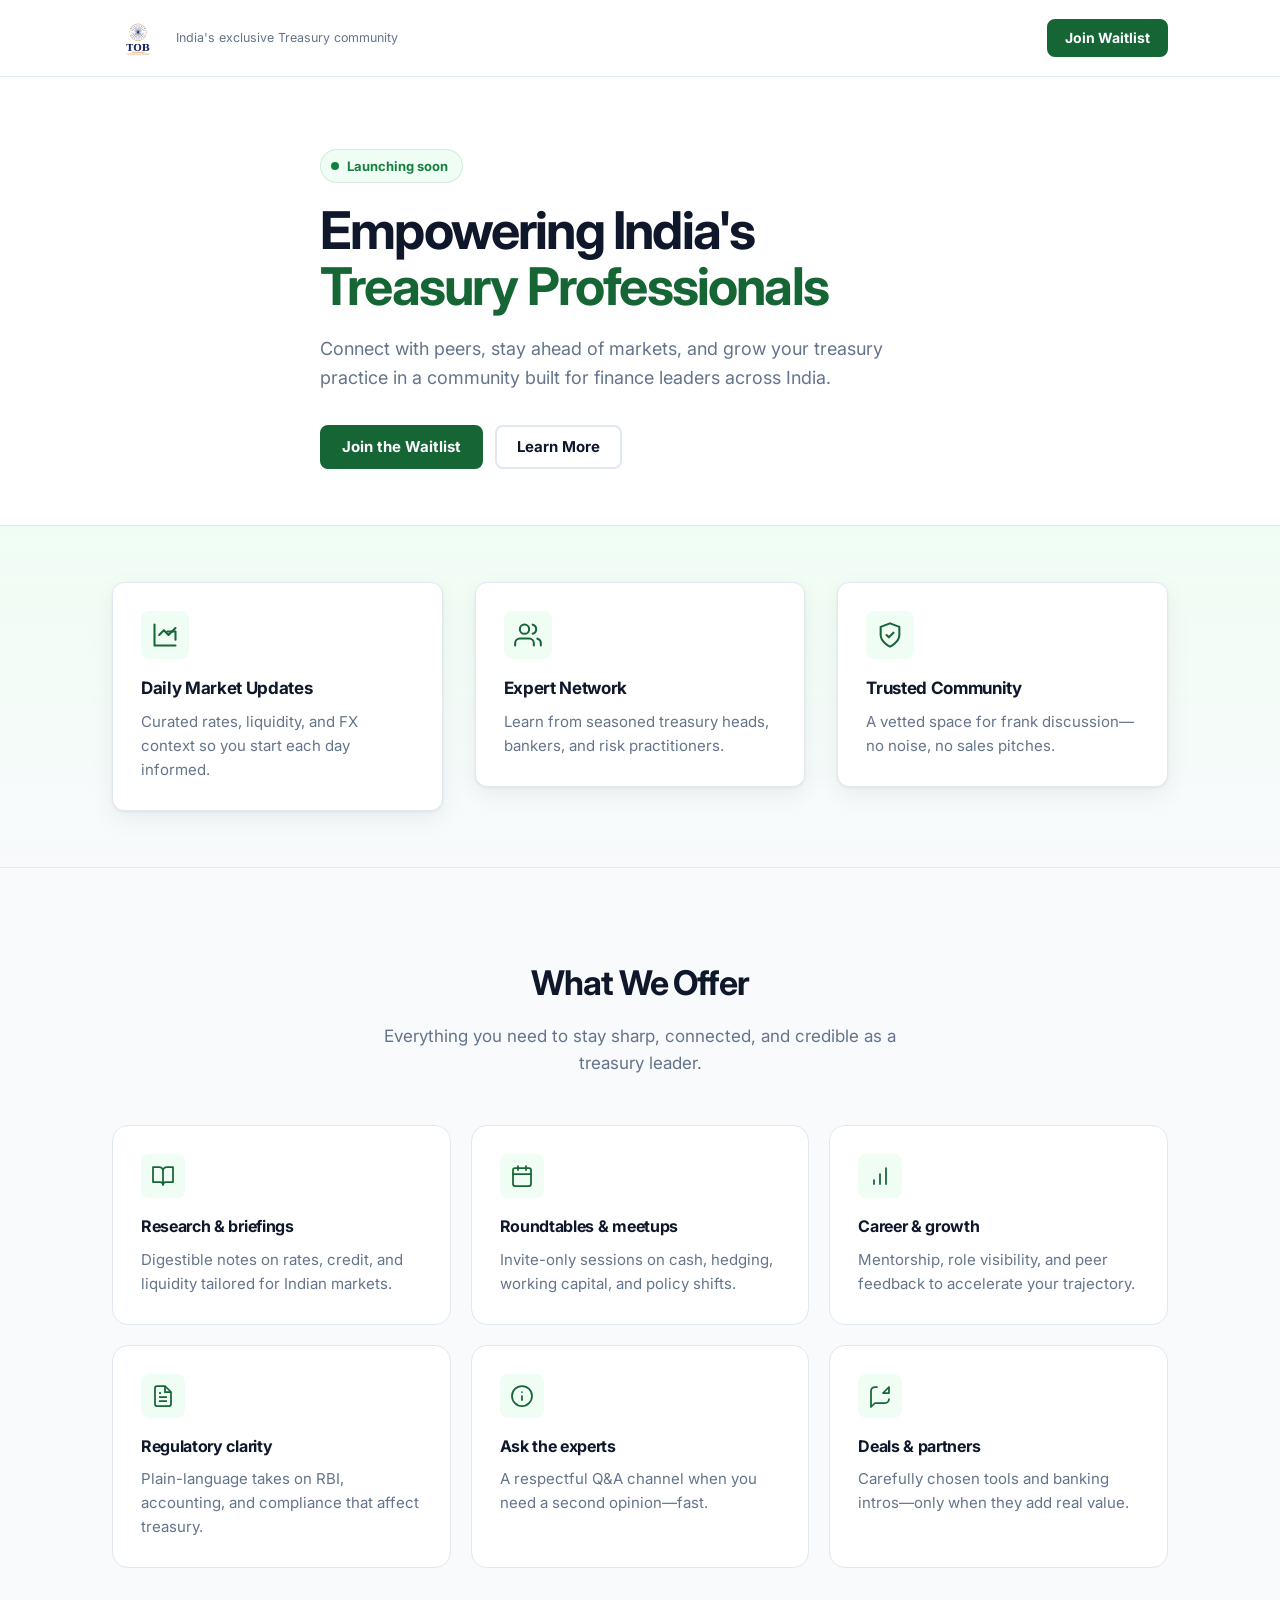
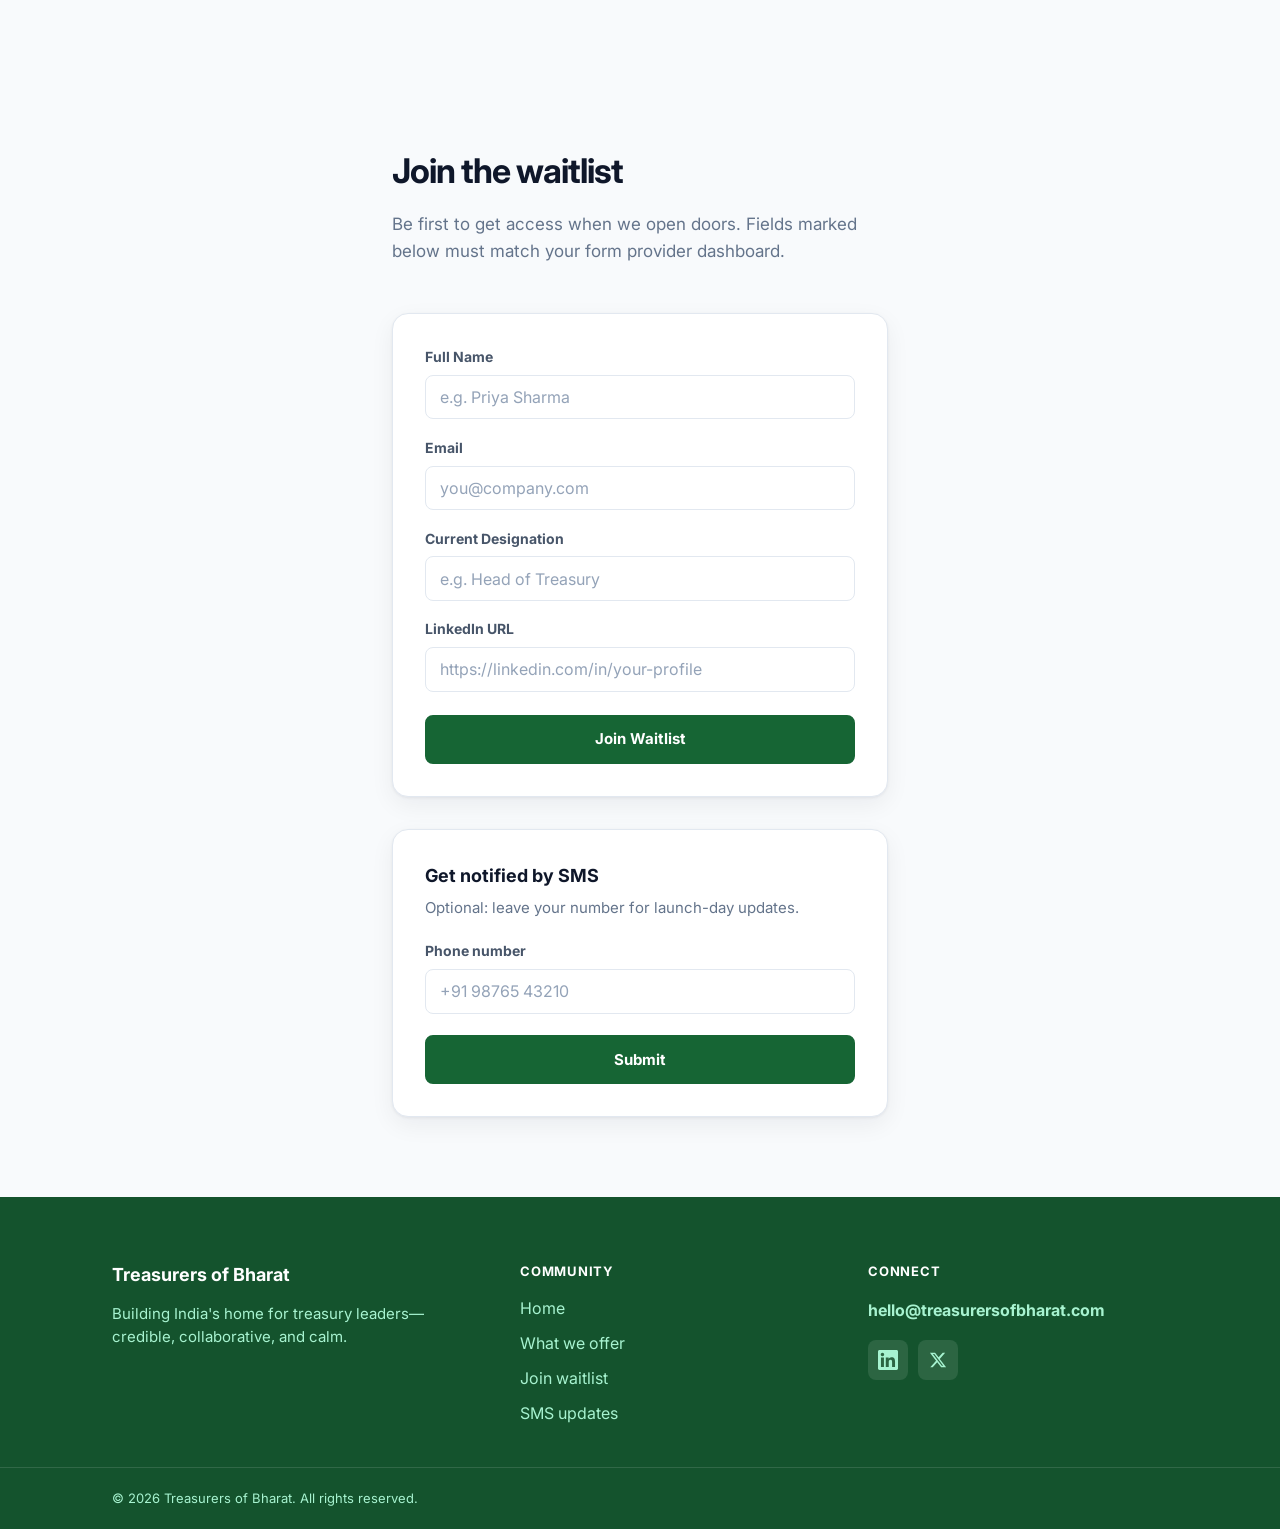
==== index.html @ 09327138 "Use TOB brand logo in header and add assets/logo.png. Made-with: Cursor" ====
<!DOCTYPE html>
<html lang="en">
<head>
  <meta charset="UTF-8" />
  <meta name="viewport" content="width=device-width, initial-scale=1.0" />
  <meta name="description" content="Treasurers of Bharat — India's exclusive Treasury community. Join the waitlist." />
  <title>Treasurers of Bharat</title>
  <link rel="preconnect" href="https://fonts.googleapis.com" />
  <link rel="preconnect" href="https://fonts.gstatic.com" crossorigin />
  <link href="https://fonts.googleapis.com/css2?family=Inter:wght@400;700&display=swap" rel="stylesheet" />
  <link rel="stylesheet" href="styles.css" />
</head>
<body>
  <a class="skip-link" href="#main">Skip to main content</a>

  <header class="site-header">
    <div class="container site-header__inner">
      <a class="brand" href="#top" aria-label="Treasurers of Bharat home">
        <img
          class="brand__logo"
          src="assets/logo.png"
          width="56"
          height="112"
          alt=""
          decoding="async"
        />
        <span class="brand__text">
          <span class="brand__tagline">India's exclusive Treasury community</span>
        </span>
      </a>
      <a class="btn btn--header" href="#waitlist">Join Waitlist</a>
    </div>
  </header>

  <main id="main">
    <section id="top" class="hero" aria-labelledby="hero-heading">
      <div class="container hero__inner">
        <p class="hero__badge"><span class="hero__badge-dot" aria-hidden="true"></span> Launching soon</p>
        <h1 id="hero-heading" class="hero__title">
          <span class="hero__title-line hero__title-line--navy">Empowering India's</span>
          <span class="hero__title-line hero__title-line--green">Treasury Professionals</span>
        </h1>
        <p class="hero__lead">
          Connect with peers, stay ahead of markets, and grow your treasury practice in a community built for finance leaders across India.
        </p>
        <div class="hero__actions">
          <a class="btn btn--primary" href="#waitlist">Join the Waitlist</a>
          <a class="btn btn--secondary" href="#offer">Learn More</a>
        </div>
      </div>
    </section>

    <section class="highlights" aria-labelledby="highlights-heading">
      <h2 id="highlights-heading" class="visually-hidden">What makes us different</h2>
      <div class="container highlights__grid">
        <article class="highlight-card">
          <div class="highlight-card__icon" aria-hidden="true">
            <svg width="28" height="28" viewBox="0 0 24 24" fill="none" stroke="currentColor" stroke-width="1.75" stroke-linecap="round" stroke-linejoin="round">
              <path d="M3 3v18h18" />
              <path d="M7 12l4-4 4 4 6-6" />
              <path d="M21 16V9h-7" />
            </svg>
          </div>
          <h3 class="highlight-card__title">Daily Market Updates</h3>
          <p class="highlight-card__text">Curated rates, liquidity, and FX context so you start each day informed.</p>
        </article>
        <article class="highlight-card">
          <div class="highlight-card__icon" aria-hidden="true">
            <svg width="28" height="28" viewBox="0 0 24 24" fill="none" stroke="currentColor" stroke-width="1.75" stroke-linecap="round" stroke-linejoin="round">
              <path d="M17 21v-2a4 4 0 0 0-4-4H5a4 4 0 0 0-4 4v2" />
              <circle cx="9" cy="7" r="4" />
              <path d="M23 21v-2a4 4 0 0 0-3-3.87M16 3.13a4 4 0 0 1 0 7.75" />
            </svg>
          </div>
          <h3 class="highlight-card__title">Expert Network</h3>
          <p class="highlight-card__text">Learn from seasoned treasury heads, bankers, and risk practitioners.</p>
        </article>
        <article class="highlight-card">
          <div class="highlight-card__icon" aria-hidden="true">
            <svg width="28" height="28" viewBox="0 0 24 24" fill="none" stroke="currentColor" stroke-width="1.75" stroke-linecap="round" stroke-linejoin="round">
              <path d="M12 22s8-4 8-10V5l-8-3-8 3v7c0 6 8 10 8 10z" />
              <path d="M9 12l2 2 4-4" />
            </svg>
          </div>
          <h3 class="highlight-card__title">Trusted Community</h3>
          <p class="highlight-card__text">A vetted space for frank discussion—no noise, no sales pitches.</p>
        </article>
      </div>
    </section>

    <section id="offer" class="offer section--alt" aria-labelledby="offer-heading">
      <div class="container">
        <header class="section-header">
          <h2 id="offer-heading" class="section-title">What We Offer</h2>
          <p class="section-subtitle">Everything you need to stay sharp, connected, and credible as a treasury leader.</p>
        </header>
        <div class="offer__grid">
          <article class="offer-card">
            <div class="offer-card__icon" aria-hidden="true">
              <svg width="24" height="24" viewBox="0 0 24 24" fill="none" stroke="currentColor" stroke-width="1.75"><path d="M2 3h6a4 4 0 0 1 4 4v14a3 3 0 0 0-3-3H2zM22 3h-6a4 4 0 0 0-4 4v14a3 3 0 0 1 3-3h7z" stroke-linecap="round" stroke-linejoin="round"/></svg>
            </div>
            <h3 class="offer-card__title">Research &amp; briefings</h3>
            <p class="offer-card__text">Digestible notes on rates, credit, and liquidity tailored for Indian markets.</p>
          </article>
          <article class="offer-card">
            <div class="offer-card__icon" aria-hidden="true">
              <svg width="24" height="24" viewBox="0 0 24 24" fill="none" stroke="currentColor" stroke-width="1.75"><rect x="3" y="4" width="18" height="18" rx="2"/><path d="M16 2v4M8 2v4M3 10h18" stroke-linecap="round"/></svg>
            </div>
            <h3 class="offer-card__title">Roundtables &amp; meetups</h3>
            <p class="offer-card__text">Invite-only sessions on cash, hedging, working capital, and policy shifts.</p>
          </article>
          <article class="offer-card">
            <div class="offer-card__icon" aria-hidden="true">
              <svg width="24" height="24" viewBox="0 0 24 24" fill="none" stroke="currentColor" stroke-width="1.75"><path d="M12 20V10M18 20V4M6 20v-4" stroke-linecap="round"/></svg>
            </div>
            <h3 class="offer-card__title">Career & growth</h3>
            <p class="offer-card__text">Mentorship, role visibility, and peer feedback to accelerate your trajectory.</p>
          </article>
          <article class="offer-card">
            <div class="offer-card__icon" aria-hidden="true">
              <svg width="24" height="24" viewBox="0 0 24 24" fill="none" stroke="currentColor" stroke-width="1.75"><path d="M14 2H6a2 2 0 0 0-2 2v16a2 2 0 0 0 2 2h12a2 2 0 0 0 2-2V8z"/><path d="M14 2v6h6M16 13H8M16 17H8M10 9H8"/></svg>
            </div>
            <h3 class="offer-card__title">Regulatory clarity</h3>
            <p class="offer-card__text">Plain-language takes on RBI, accounting, and compliance that affect treasury.</p>
          </article>
          <article class="offer-card">
            <div class="offer-card__icon" aria-hidden="true">
              <svg width="24" height="24" viewBox="0 0 24 24" fill="none" stroke="currentColor" stroke-width="1.75"><circle cx="12" cy="12" r="10"/><path d="M12 16v-4M12 8h.01" stroke-linecap="round"/></svg>
            </div>
            <h3 class="offer-card__title">Ask the experts</h3>
            <p class="offer-card__text">A respectful Q&amp;A channel when you need a second opinion—fast.</p>
          </article>
          <article class="offer-card">
            <div class="offer-card__icon" aria-hidden="true">
              <svg width="24" height="24" viewBox="0 0 24 24" fill="none" stroke="currentColor" stroke-width="1.75"><path d="M21 15a4 4 0 0 1-4 4H7l-4 4V7a4 4 0 0 1 4-4h2M21 3l-6 6M21 3v6h-6" stroke-linecap="round" stroke-linejoin="round"/></svg>
            </div>
            <h3 class="offer-card__title">Deals & partners</h3>
            <p class="offer-card__text">Carefully chosen tools and banking intros—only when they add real value.</p>
          </article>
        </div>
      </div>
    </section>

    <section id="waitlist" class="waitlist section--alt" aria-labelledby="waitlist-heading">
      <div class="container container--narrow">
        <header class="section-header section-header--left">
          <h2 id="waitlist-heading" class="section-title">Join the waitlist</h2>
          <p class="section-subtitle">Be first to get access when we open doors. Fields marked below must match your form provider dashboard.</p>
        </header>
        <div class="form-card">
          <!-- Replace YOUR_FORM_ENDPOINT with your Formspree/Tally POST URL; map fields: full_name, email, designation, linkedin_url, form_type -->
          <form
            class="form"
            method="post"
            action="YOUR_FORM_ENDPOINT"
          >
            <div class="form__field">
              <label for="full_name">Full Name</label>
              <input id="full_name" name="full_name" type="text" autocomplete="name" placeholder="e.g. Priya Sharma" required />
            </div>
            <div class="form__field">
              <label for="email">Email</label>
              <input id="email" name="email" type="email" autocomplete="email" placeholder="you@company.com" required />
            </div>
            <div class="form__field">
              <label for="designation">Current Designation</label>
              <input id="designation" name="designation" type="text" autocomplete="organization-title" placeholder="e.g. Head of Treasury" required />
            </div>
            <div class="form__field">
              <label for="linkedin_url">LinkedIn URL</label>
              <input id="linkedin_url" name="linkedin_url" type="url" inputmode="url" autocomplete="url" placeholder="https://linkedin.com/in/your-profile" required />
            </div>
            <input type="hidden" name="form_type" value="waitlist" />
            <button type="submit" class="btn btn--primary btn--block">Join Waitlist</button>
          </form>
        </div>

        <div class="form-card form-card--phone" id="phone-cta">
          <h3 class="form-card__title">Get notified by SMS</h3>
          <p class="form-card__hint">Optional: leave your number for launch-day updates.</p>
          <!-- Same YOUR_FORM_ENDPOINT; map: phone, form_type -->
          <form
            class="form form--phone"
            method="post"
            action="YOUR_FORM_ENDPOINT"
          >
            <input type="hidden" name="form_type" value="phone" />
            <div class="form__field">
              <label for="phone">Phone number</label>
              <input id="phone" name="phone" type="tel" autocomplete="tel" placeholder="+91 98765 43210" inputmode="tel" />
            </div>
            <button type="submit" class="btn btn--primary btn--block">Submit</button>
          </form>
        </div>
      </div>
    </section>
  </main>

  <footer class="site-footer">
    <div class="container site-footer__grid">
      <div class="site-footer__brand">
        <p class="site-footer__logo">Treasurers of Bharat</p>
        <p class="site-footer__blurb">Building India's home for treasury leaders—credible, collaborative, and calm.</p>
      </div>
      <nav class="site-footer__nav" aria-label="Community">
        <p class="site-footer__heading">Community</p>
        <ul class="site-footer__links">
          <li><a href="#top">Home</a></li>
          <li><a href="#offer">What we offer</a></li>
          <li><a href="#waitlist">Join waitlist</a></li>
          <li><a href="#phone-cta">SMS updates</a></li>
        </ul>
      </nav>
      <div class="site-footer__connect">
        <p class="site-footer__heading">Connect</p>
        <p><a class="site-footer__email" href="mailto:hello@treasurersofbharat.com">hello@treasurersofbharat.com</a></p>
        <ul class="site-footer__social" aria-label="Social links">
          <li>
            <a href="#" class="social-link" aria-label="LinkedIn (URL placeholder)">
              <svg width="20" height="20" viewBox="0 0 24 24" fill="currentColor" aria-hidden="true"><path d="M20.447 20.452h-3.554v-5.569c0-1.328-.027-3.037-1.852-3.037-1.853 0-2.136 1.445-2.136 2.939v5.667H9.351V9h3.414v1.561h.046c.477-.9 1.637-1.85 3.37-1.85 3.601 0 4.267 2.37 4.267 5.455v6.286zM5.337 7.433c-1.144 0-2.063-.926-2.063-2.065 0-1.138.92-2.063 2.063-2.063 1.14 0 2.064.925 2.064 2.063 0 1.139-.925 2.065-2.064 2.065zm1.782 13.019H3.555V9h3.564v11.452zM22.225 0H1.771C.792 0 0 .774 0 1.729v20.542C0 23.227.792 24 1.771 24h20.451C23.2 24 24 23.227 24 22.271V1.729C24 .774 23.2 0 22.222 0h.003z"/></svg>
            </a>
          </li>
          <li>
            <a href="#" class="social-link" aria-label="X (URL placeholder)">
              <svg width="18" height="18" viewBox="0 0 24 24" fill="currentColor" aria-hidden="true"><path d="M18.244 2.25h3.308l-7.227 8.26 8.502 11.24H16.17l-5.214-6.817L4.99 21.75H1.68l7.73-8.835L1.254 2.25H8.08l4.713 6.231zm-1.161 17.52h1.833L7.084 4.126H5.117z"/></svg>
            </a>
          </li>
        </ul>
      </div>
    </div>
    <p class="site-footer__legal"><span class="container">© <span id="year"></span> Treasurers of Bharat. All rights reserved.</span></p>
  </footer>

  <script>
    document.getElementById("year").textContent = new Date().getFullYear();
  </script>
</body>
</html>
---- styles.css ----
/* Treasurers of Bharat — landing page */

:root {
  --color-bg: #ffffff;
  --color-bg-alt: #f8fafc;
  --color-bg-wash: linear-gradient(180deg, #f0fdf4 0%, rgba(240, 253, 244, 0) 100%);
  --color-primary: #166534;
  --color-primary-hover: #14532d;
  --color-primary-muted: #f0fdf4;
  --color-navy: #0f172a;
  --color-accent-green: #15803d;
  --color-body: #64748b;
  --color-body-strong: #475569;
  --color-border: #e2e8f0;
  --color-footer-bg: #14532d;
  --color-footer-text: #ecfdf5;
  --color-footer-muted: #a7f3d0;
  --font-sans: "Inter", system-ui, -apple-system, "Segoe UI", sans-serif;
  --shadow-card: 0 1px 3px rgba(15, 23, 42, 0.06), 0 8px 24px rgba(15, 23, 42, 0.06);
  --radius-sm: 8px;
  --radius-md: 12px;
  --radius-lg: 16px;
  --radius-pill: 999px;
  --space-section-y: clamp(3.5rem, 8vw, 5.5rem);
  --space-section-y-sm: clamp(2.25rem, 6vw, 3.5rem);
  --focus-ring: 0 0 0 3px var(--color-bg), 0 0 0 5px var(--color-accent-green);
  --focus-ring-invert: 0 0 0 3px var(--color-footer-bg), 0 0 0 5px #4ade80;
}

*,
*::before,
*::after {
  box-sizing: border-box;
}

html {
  scroll-behavior: smooth;
}

@media (prefers-reduced-motion: reduce) {
  html {
    scroll-behavior: auto;
  }
}

body {
  margin: 0;
  font-family: var(--font-sans);
  font-size: 1rem;
  line-height: 1.6;
  color: var(--color-body);
  background: var(--color-bg);
  -webkit-font-smoothing: antialiased;
}

img {
  max-width: 100%;
  height: auto;
  display: block;
}

a {
  color: var(--color-primary);
  text-decoration-thickness: 1px;
  text-underline-offset: 0.15em;
}

a:hover {
  color: var(--color-primary-hover);
}

:focus-visible {
  outline: none;
  box-shadow: var(--focus-ring);
}

.skip-link {
  position: absolute;
  left: 1rem;
  top: -100px;
  z-index: 1000;
  padding: 0.75rem 1rem;
  background: var(--color-navy);
  color: var(--color-bg);
  font-weight: 700;
  border-radius: var(--radius-sm);
  text-decoration: none;
}

.skip-link:focus-visible {
  top: 1rem;
  box-shadow: var(--focus-ring);
}

.visually-hidden {
  position: absolute;
  width: 1px;
  height: 1px;
  padding: 0;
  margin: -1px;
  overflow: hidden;
  clip: rect(0, 0, 0, 0);
  white-space: nowrap;
  border: 0;
}

.container {
  width: 100%;
  max-width: 1120px;
  margin-inline: auto;
  padding-inline: clamp(1.25rem, 4vw, 2rem);
}

.container--narrow {
  max-width: 560px;
}

/* Header */
.site-header {
  position: sticky;
  top: 0;
  z-index: 50;
  background: rgba(255, 255, 255, 0.92);
  backdrop-filter: blur(10px);
  border-bottom: 1px solid var(--color-border);
}

.site-header__inner {
  display: flex;
  align-items: center;
  justify-content: space-between;
  gap: 1rem;
  min-height: 4.25rem;
  padding-block: 0.75rem;
}

.brand {
  display: flex;
  align-items: center;
  gap: 0.75rem;
  color: var(--color-navy);
  text-decoration: none;
}

.brand:hover {
  color: var(--color-navy);
}

.brand__logo {
  display: block;
  height: 3.25rem;
  width: auto;
  flex-shrink: 0;
  object-fit: contain;
}

.brand__text {
  display: flex;
  flex-direction: column;
  gap: 0.125rem;
  min-width: 0;
}

.brand__tagline {
  font-size: clamp(0.7rem, 2vw, 0.78rem);
  color: var(--color-body);
  font-weight: 400;
  line-height: 1.3;
}

/* Buttons */
.btn {
  display: inline-flex;
  align-items: center;
  justify-content: center;
  gap: 0.5rem;
  padding: 0.7rem 1.25rem;
  font-family: inherit;
  font-size: 0.9375rem;
  font-weight: 700;
  line-height: 1.2;
  border-radius: var(--radius-sm);
  border: 2px solid transparent;
  cursor: pointer;
  text-decoration: none;
  transition: background-color 0.15s ease, color 0.15s ease, border-color 0.15s ease, box-shadow 0.15s ease;
}

.btn--header {
  flex-shrink: 0;
  padding: 0.55rem 1rem;
  font-size: 0.875rem;
  background: var(--color-primary);
  color: #fff;
  border-color: var(--color-primary);
}

.btn--header:hover {
  background: var(--color-primary-hover);
  border-color: var(--color-primary-hover);
  color: #fff;
}

.btn--primary {
  background: var(--color-primary);
  color: #fff;
  border-color: var(--color-primary);
}

.btn--primary:hover {
  background: var(--color-primary-hover);
  border-color: var(--color-primary-hover);
  color: #fff;
}

.btn--secondary {
  background: #fff;
  color: var(--color-navy);
  border-color: var(--color-border);
}

.btn--secondary:hover {
  border-color: var(--color-primary);
  color: var(--color-primary);
  background: var(--color-primary-muted);
}

.btn--block {
  width: 100%;
  padding-block: 0.85rem;
}

/* Hero */
.hero {
  padding-block: clamp(2.5rem, 7vw, 4.5rem) var(--space-section-y-sm);
  background: var(--color-bg);
}

.hero__inner {
  max-width: 44rem;
}

.hero__badge {
  display: inline-flex;
  align-items: center;
  gap: 0.5rem;
  margin: 0 0  clamp(1rem, 3vw, 1.25rem);
  padding: 0.35rem 0.85rem 0.35rem 0.65rem;
  font-size: 0.8125rem;
  font-weight: 700;
  color: var(--color-accent-green);
  background: var(--color-primary-muted);
  border-radius: var(--radius-pill);
  border: 1px solid rgba(22, 101, 52, 0.12);
}

.hero__badge-dot {
  width: 8px;
  height: 8px;
  border-radius: 50%;
  background: var(--color-accent-green);
  animation: pulse 2s ease-in-out infinite;
}

@media (prefers-reduced-motion: reduce) {
  .hero__badge-dot {
    animation: none;
  }
}

@keyframes pulse {
  0%,
  100% {
    opacity: 1;
  }
  50% {
    opacity: 0.45;
  }
}

.hero__title {
  margin: 0 0 clamp(1rem, 3vw, 1.25rem);
  font-size: clamp(2rem, 6vw, 3.25rem);
  font-weight: 700;
  line-height: 1.08;
  letter-spacing: -0.035em;
}

.hero__title-line {
  display: block;
}

.hero__title-line--navy {
  color: var(--color-navy);
}

.hero__title-line--green {
  color: var(--color-primary);
}

.hero__lead {
  margin: 0 0 clamp(1.5rem, 4vw, 2rem);
  font-size: clamp(1rem, 2.2vw, 1.125rem);
  max-width: 36rem;
}

.hero__actions {
  display: flex;
  flex-wrap: wrap;
  gap: 0.75rem;
}

/* Highlights */
.highlights {
  padding-block: var(--space-section-y-sm);
  background: var(--color-bg-wash), var(--color-bg-alt);
  border-top: 1px solid var(--color-border);
  border-bottom: 1px solid var(--color-border);
}

.highlights__grid {
  display: grid;
  gap: clamp(1.25rem, 4vw, 2rem);
}

@media (min-width: 768px) {
  .highlights__grid {
    grid-template-columns: repeat(3, 1fr);
    align-items: start;
  }
}

.highlight-card {
  background: var(--color-bg);
  border: 1px solid var(--color-border);
  border-radius: var(--radius-md);
  padding: clamp(1.25rem, 3vw, 1.75rem);
  box-shadow: var(--shadow-card);
}

.highlight-card__icon {
  display: flex;
  align-items: center;
  justify-content: center;
  width: 3rem;
  height: 3rem;
  margin-bottom: 1rem;
  border-radius: var(--radius-sm);
  background: var(--color-primary-muted);
  color: var(--color-primary);
}

.highlight-card__title {
  margin: 0 0 0.5rem;
  font-size: 1.0625rem;
  font-weight: 700;
  color: var(--color-navy);
  letter-spacing: -0.02em;
}

.highlight-card__text {
  margin: 0;
  font-size: 0.9375rem;
}

/* Sections */
.section--alt {
  background: var(--color-bg-alt);
}

.offer {
  padding-block: var(--space-section-y);
}

.waitlist {
  padding-block: var(--space-section-y);
  padding-bottom: clamp(3rem, 10vw, 5rem);
}

.section-header {
  text-align: center;
  max-width: 36rem;
  margin-inline: auto;
  margin-bottom: clamp(2rem, 5vw, 3rem);
}

.section-header--left {
  text-align: left;
  margin-inline: 0;
  max-width: none;
}

.section-title {
  margin: 0 0 0.75rem;
  font-size: clamp(1.65rem, 4vw, 2.125rem);
  font-weight: 700;
  color: var(--color-navy);
  letter-spacing: -0.03em;
}

.section-subtitle {
  margin: 0;
  font-size: 1.0625rem;
  color: var(--color-body);
}

/* Offer grid */
.offer__grid {
  display: grid;
  gap: clamp(1rem, 3vw, 1.25rem);
}

@media (min-width: 768px) {
  .offer__grid {
    grid-template-columns: repeat(3, 1fr);
  }
}

.offer-card {
  background: var(--color-bg);
  border: 1px solid var(--color-border);
  border-radius: var(--radius-lg);
  padding: clamp(1.25rem, 3vw, 1.75rem);
  transition: border-color 0.15s ease, box-shadow 0.15s ease;
}

.offer-card:hover {
  border-color: rgba(22, 101, 52, 0.25);
  box-shadow: var(--shadow-card);
}

.offer-card__icon {
  display: flex;
  align-items: center;
  justify-content: center;
  width: 2.75rem;
  height: 2.75rem;
  margin-bottom: 1rem;
  border-radius: var(--radius-sm);
  background: var(--color-primary-muted);
  color: var(--color-primary);
}

.offer-card__title {
  margin: 0 0 0.5rem;
  font-size: 1rem;
  font-weight: 700;
  color: var(--color-navy);
  letter-spacing: -0.02em;
}

.offer-card__text {
  margin: 0;
  font-size: 0.9375rem;
}

/* Forms */
.form-card {
  background: var(--color-bg);
  border: 1px solid var(--color-border);
  border-radius: var(--radius-lg);
  padding: clamp(1.5rem, 4vw, 2rem);
  box-shadow: var(--shadow-card);
}

.form-card--phone {
  margin-top: clamp(1.5rem, 4vw, 2rem);
}

.form-card__title {
  margin: 0 0 0.35rem;
  font-size: 1.125rem;
  font-weight: 700;
  color: var(--color-navy);
}

.form-card__hint {
  margin: 0 0 1.25rem;
  font-size: 0.9375rem;
}

.form__field {
  margin-bottom: 1.1rem;
}

.form__field label {
  display: block;
  margin-bottom: 0.4rem;
  font-size: 0.875rem;
  font-weight: 700;
  color: var(--color-body-strong);
}

.form__field input {
  width: 100%;
  padding: 0.7rem 0.85rem;
  font-family: inherit;
  font-size: 1rem;
  color: var(--color-navy);
  background: var(--color-bg);
  border: 1px solid var(--color-border);
  border-radius: var(--radius-sm);
  transition: border-color 0.15s ease, box-shadow 0.15s ease;
}

.form__field input::placeholder {
  color: #94a3b8;
}

.form__field input:hover {
  border-color: #cbd5e1;
}

.form__field input:focus {
  outline: none;
  border-color: var(--color-primary);
  box-shadow: 0 0 0 3px rgba(22, 101, 52, 0.15);
}

.form .btn--primary {
  margin-top: 0.35rem;
}

.form--phone .form__field {
  margin-bottom: 1rem;
}

/* Footer */
.site-footer {
  background: var(--color-footer-bg);
  color: var(--color-footer-text);
  padding-block: clamp(2.75rem, 7vw, 4rem) 0;
}

.site-footer a {
  color: var(--color-footer-muted);
  text-decoration: none;
}

.site-footer a:hover {
  color: #fff;
  text-decoration: underline;
}

.site-footer a:focus-visible {
  box-shadow: var(--focus-ring-invert);
}

.site-footer .social-link {
  display: flex;
  align-items: center;
  justify-content: center;
  width: 2.5rem;
  height: 2.5rem;
  border-radius: var(--radius-sm);
  background: rgba(255, 255, 255, 0.1);
  color: var(--color-footer-muted);
}

.site-footer .social-link:hover {
  background: rgba(255, 255, 255, 0.18);
  color: #fff;
  text-decoration: none;
}

.site-footer__grid {
  display: grid;
  gap: clamp(2rem, 5vw, 3rem);
  padding-bottom: clamp(2rem, 5vw, 2.5rem);
}

@media (min-width: 768px) {
  .site-footer__grid {
    grid-template-columns: 1.2fr 1fr 1fr;
    align-items: start;
  }
}

.site-footer__logo {
  margin: 0 0 0.75rem;
  font-size: 1.125rem;
  font-weight: 700;
  color: #fff;
}

.site-footer__blurb {
  margin: 0;
  font-size: 0.9375rem;
  color: var(--color-footer-muted);
  line-height: 1.55;
  max-width: 22rem;
}

.site-footer__heading {
  margin: 0 0 0.85rem;
  font-size: 0.8125rem;
  font-weight: 700;
  text-transform: uppercase;
  letter-spacing: 0.06em;
  color: #fff;
}

.site-footer__links {
  list-style: none;
  margin: 0;
  padding: 0;
  display: flex;
  flex-direction: column;
  gap: 0.6rem;
}

.site-footer__email {
  font-weight: 700;
  word-break: break-all;
}

.site-footer__social {
  list-style: none;
  margin: 1rem 0 0;
  padding: 0;
  display: flex;
  gap: 0.65rem;
}

.site-footer__legal {
  margin: 0;
  padding-block: 1.25rem;
  font-size: 0.8125rem;
  color: var(--color-footer-muted);
  border-top: 1px solid rgba(255, 255, 255, 0.12);
}

.site-footer__legal .container {
  display: block;
}
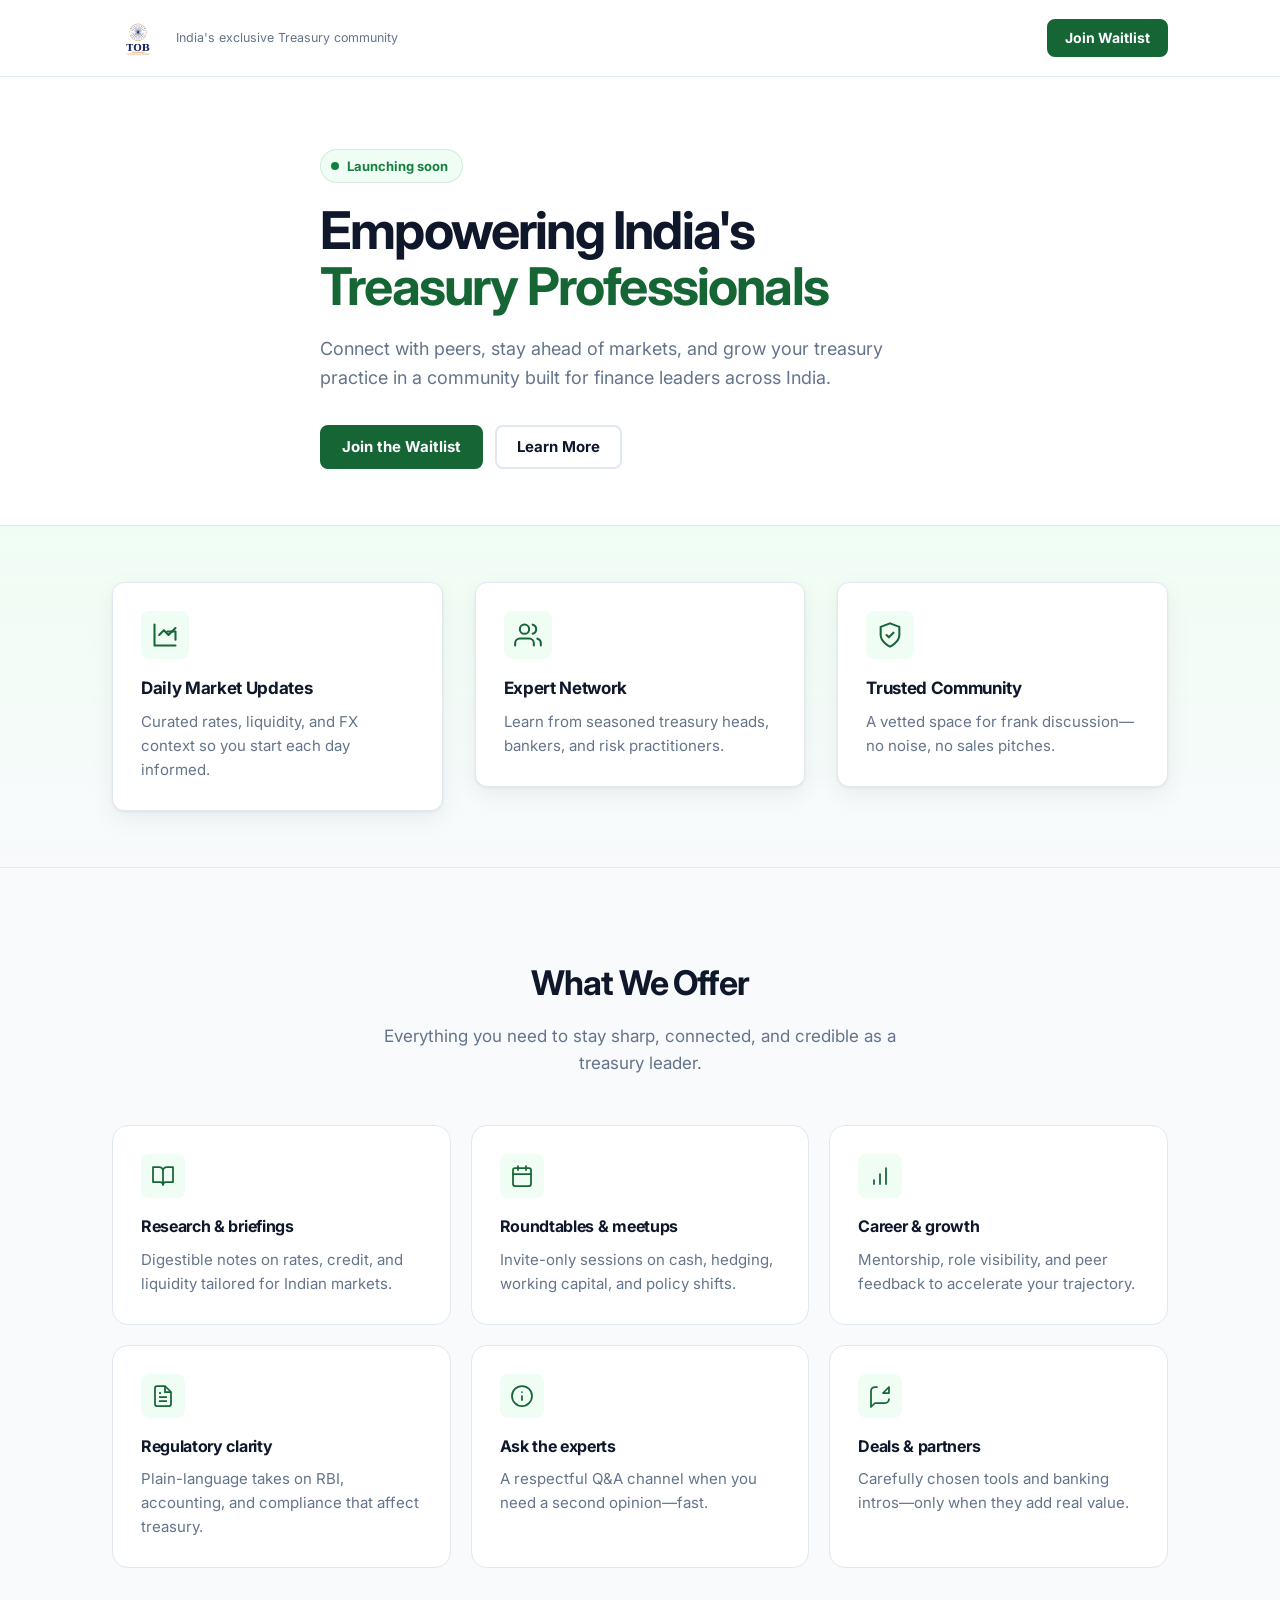
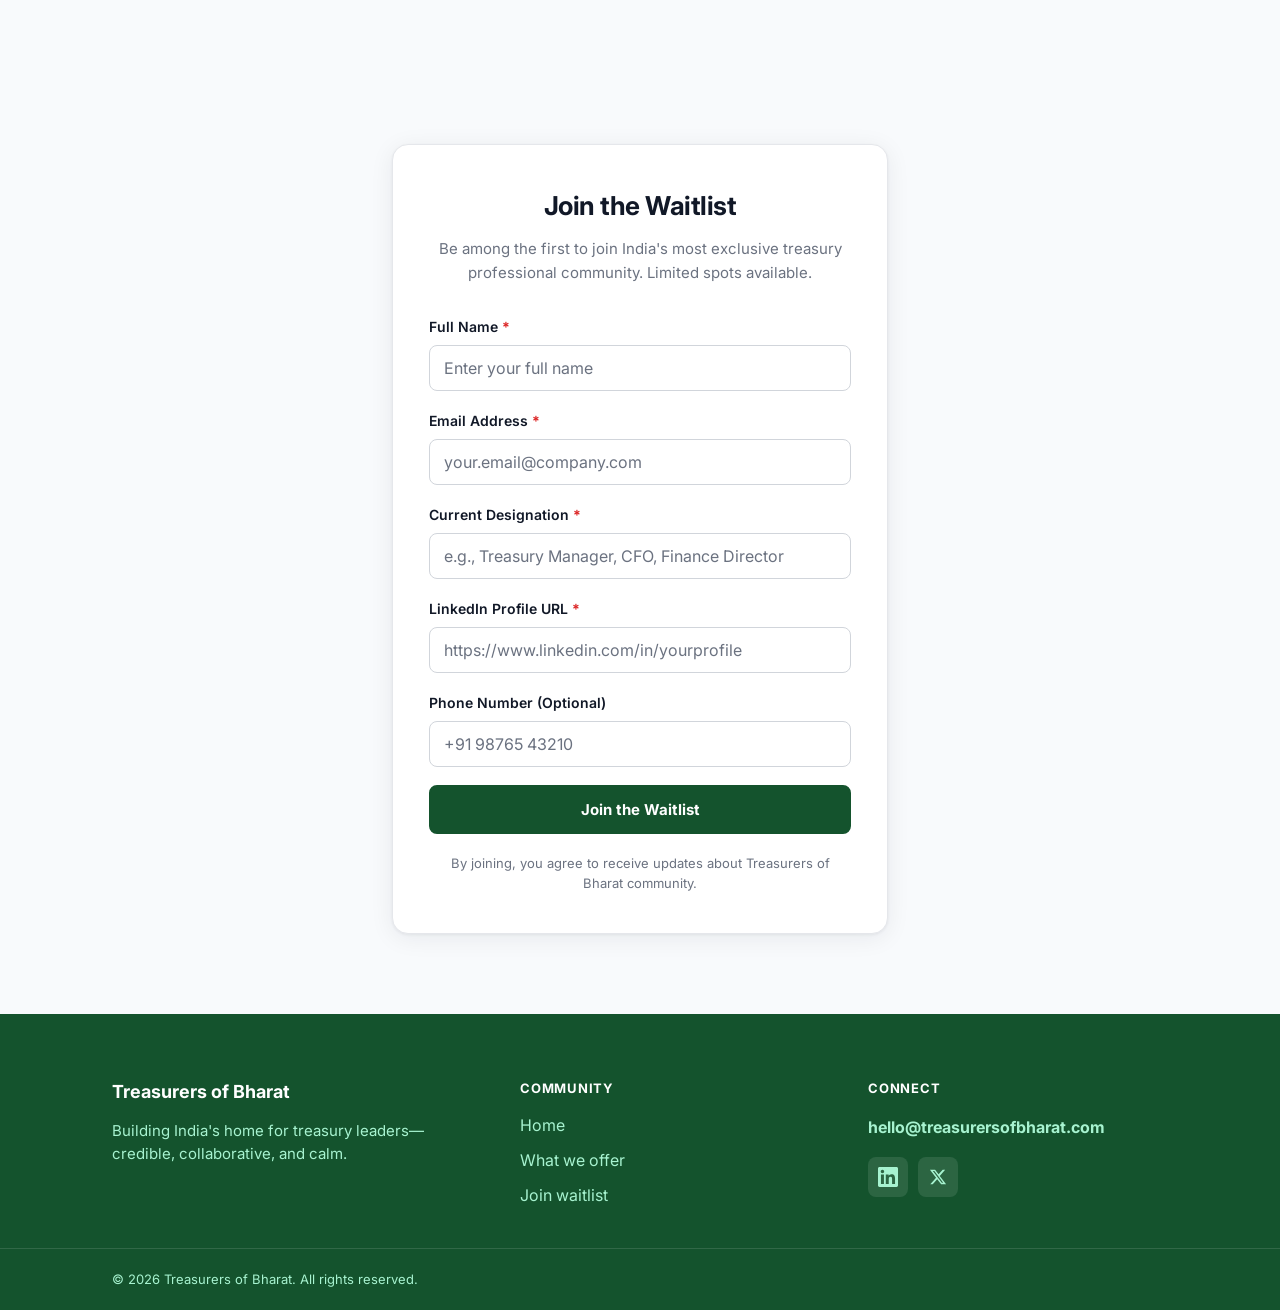
==== commit 4a120b4a: "Restyle waitlist form to match join card: single card, optional phone, legal line. Made-with: Cursor" ====
--- a/index.html
+++ b/index.html
@@ -143,54 +143,53 @@
 
     <section id="waitlist" class="waitlist section--alt" aria-labelledby="waitlist-heading">
       <div class="container container--narrow">
-        <header class="section-header section-header--left">
-          <h2 id="waitlist-heading" class="section-title">Join the waitlist</h2>
-          <p class="section-subtitle">Be first to get access when we open doors. Fields marked below must match your form provider dashboard.</p>
-        </header>
-        <div class="form-card">
-          <!-- Replace YOUR_FORM_ENDPOINT with your Formspree/Tally POST URL; map fields: full_name, email, designation, linkedin_url, form_type -->
+        <div class="form-card form-card--waitlist">
+          <header class="form-card__header">
+            <h2 id="waitlist-heading" class="form-card__heading">Join the Waitlist</h2>
+            <p class="form-card__intro">
+              Be among the first to join India's most exclusive treasury professional community. Limited spots available.
+            </p>
+          </header>
+          <!-- Replace YOUR_FORM_ENDPOINT with your Formspree/Tally POST URL; map fields: full_name, email, designation, linkedin_url, phone (optional), form_type -->
           <form
-            class="form"
+            class="form form--waitlist"
             method="post"
             action="YOUR_FORM_ENDPOINT"
           >
             <div class="form__field">
-              <label for="full_name">Full Name</label>
-              <input id="full_name" name="full_name" type="text" autocomplete="name" placeholder="e.g. Priya Sharma" required />
-            </div>
-            <div class="form__field">
-              <label for="email">Email</label>
-              <input id="email" name="email" type="email" autocomplete="email" placeholder="you@company.com" required />
-            </div>
-            <div class="form__field">
-              <label for="designation">Current Designation</label>
-              <input id="designation" name="designation" type="text" autocomplete="organization-title" placeholder="e.g. Head of Treasury" required />
-            </div>
-            <div class="form__field">
-              <label for="linkedin_url">LinkedIn URL</label>
-              <input id="linkedin_url" name="linkedin_url" type="url" inputmode="url" autocomplete="url" placeholder="https://linkedin.com/in/your-profile" required />
+              <label for="full_name">
+                Full Name <span class="form__required" aria-hidden="true">*</span>
+              </label>
+              <input id="full_name" name="full_name" type="text" autocomplete="name" placeholder="Enter your full name" required />
+            </div>
+            <div class="form__field">
+              <label for="email">
+                Email Address <span class="form__required" aria-hidden="true">*</span>
+              </label>
+              <input id="email" name="email" type="email" autocomplete="email" placeholder="your.email@company.com" required />
+            </div>
+            <div class="form__field">
+              <label for="designation">
+                Current Designation <span class="form__required" aria-hidden="true">*</span>
+              </label>
+              <input id="designation" name="designation" type="text" autocomplete="organization-title" placeholder="e.g., Treasury Manager, CFO, Finance Director" required />
+            </div>
+            <div class="form__field">
+              <label for="linkedin_url">
+                LinkedIn Profile URL <span class="form__required" aria-hidden="true">*</span>
+              </label>
+              <input id="linkedin_url" name="linkedin_url" type="url" inputmode="url" autocomplete="url" placeholder="https://www.linkedin.com/in/yourprofile" required />
+            </div>
+            <div class="form__field">
+              <label for="phone">Phone Number (Optional)</label>
+              <input id="phone" name="phone" type="tel" autocomplete="tel" placeholder="+91 98765 43210" inputmode="tel" />
             </div>
             <input type="hidden" name="form_type" value="waitlist" />
-            <button type="submit" class="btn btn--primary btn--block">Join Waitlist</button>
+            <button type="submit" class="btn btn--waitlist btn--block">Join the Waitlist</button>
           </form>
-        </div>
-
-        <div class="form-card form-card--phone" id="phone-cta">
-          <h3 class="form-card__title">Get notified by SMS</h3>
-          <p class="form-card__hint">Optional: leave your number for launch-day updates.</p>
-          <!-- Same YOUR_FORM_ENDPOINT; map: phone, form_type -->
-          <form
-            class="form form--phone"
-            method="post"
-            action="YOUR_FORM_ENDPOINT"
-          >
-            <input type="hidden" name="form_type" value="phone" />
-            <div class="form__field">
-              <label for="phone">Phone number</label>
-              <input id="phone" name="phone" type="tel" autocomplete="tel" placeholder="+91 98765 43210" inputmode="tel" />
-            </div>
-            <button type="submit" class="btn btn--primary btn--block">Submit</button>
-          </form>
+          <p class="form-card__legal">
+            By joining, you agree to receive updates about Treasurers of Bharat community.
+          </p>
         </div>
       </div>
     </section>
@@ -208,7 +207,6 @@
           <li><a href="#top">Home</a></li>
           <li><a href="#offer">What we offer</a></li>
           <li><a href="#waitlist">Join waitlist</a></li>
-          <li><a href="#phone-cta">SMS updates</a></li>
         </ul>
       </nav>
       <div class="site-footer__connect">
--- a/styles.css
+++ b/styles.css
@@ -384,12 +384,6 @@
   margin-bottom: clamp(2rem, 5vw, 3rem);
 }
 
-.section-header--left {
-  text-align: left;
-  margin-inline: 0;
-  max-width: none;
-}
-
 .section-title {
   margin: 0 0 0.75rem;
   font-size: clamp(1.65rem, 4vw, 2.125rem);
@@ -454,75 +448,113 @@
   font-size: 0.9375rem;
 }
 
-/* Forms */
+/* Forms — waitlist card */
 .form-card {
   background: var(--color-bg);
-  border: 1px solid var(--color-border);
+  border: 1px solid #e5e7eb;
   border-radius: var(--radius-lg);
   padding: clamp(1.5rem, 4vw, 2rem);
   box-shadow: var(--shadow-card);
 }
 
-.form-card--phone {
-  margin-top: clamp(1.5rem, 4vw, 2rem);
-}
-
-.form-card__title {
-  margin: 0 0 0.35rem;
-  font-size: 1.125rem;
-  font-weight: 700;
-  color: var(--color-navy);
-}
-
-.form-card__hint {
-  margin: 0 0 1.25rem;
+.form-card--waitlist {
+  padding: clamp(1.75rem, 5vw, 2.5rem) clamp(1.5rem, 4vw, 2.25rem);
+  box-shadow:
+    0 4px 24px rgba(17, 24, 39, 0.07),
+    0 1px 3px rgba(17, 24, 39, 0.06);
+}
+
+.form-card__header {
+  text-align: center;
+  margin-bottom: clamp(1.5rem, 4vw, 2rem);
+}
+
+.form-card__heading {
+  margin: 0 0 0.65rem;
+  font-size: clamp(1.35rem, 3.5vw, 1.625rem);
+  font-weight: 700;
+  color: #111827;
+  letter-spacing: -0.02em;
+}
+
+.form-card__intro {
+  margin: 0 auto;
+  max-width: 26rem;
   font-size: 0.9375rem;
+  line-height: 1.55;
+  color: #6b7280;
+}
+
+.form-card__legal {
+  margin: 1.25rem 0 0;
+  text-align: center;
+  font-size: 0.8125rem;
+  line-height: 1.5;
+  color: #6b7280;
 }
 
 .form__field {
-  margin-bottom: 1.1rem;
+  margin-bottom: 1.15rem;
+}
+
+.form--waitlist .form__field:last-of-type {
+  margin-bottom: 0;
 }
 
 .form__field label {
   display: block;
-  margin-bottom: 0.4rem;
+  margin-bottom: 0.45rem;
   font-size: 0.875rem;
-  font-weight: 700;
-  color: var(--color-body-strong);
+  font-weight: 600;
+  color: #111827;
+}
+
+.form__required {
+  color: #dc2626;
+  font-weight: 700;
 }
 
 .form__field input {
   width: 100%;
-  padding: 0.7rem 0.85rem;
+  padding: 0.75rem 0.9rem;
   font-family: inherit;
   font-size: 1rem;
-  color: var(--color-navy);
+  color: #111827;
   background: var(--color-bg);
-  border: 1px solid var(--color-border);
+  border: 1px solid #d1d5db;
   border-radius: var(--radius-sm);
   transition: border-color 0.15s ease, box-shadow 0.15s ease;
 }
 
 .form__field input::placeholder {
-  color: #94a3b8;
+  color: #6b7280;
 }
 
 .form__field input:hover {
-  border-color: #cbd5e1;
+  border-color: #9ca3af;
 }
 
 .form__field input:focus {
   outline: none;
-  border-color: var(--color-primary);
-  box-shadow: 0 0 0 3px rgba(22, 101, 52, 0.15);
-}
-
-.form .btn--primary {
-  margin-top: 0.35rem;
-}
-
-.form--phone .form__field {
-  margin-bottom: 1rem;
+  border-color: #14532d;
+  box-shadow: 0 0 0 3px rgba(20, 83, 45, 0.15);
+}
+
+.form--waitlist .btn--waitlist {
+  margin-top: 1.1rem;
+}
+
+.btn--waitlist {
+  background: #14532d;
+  color: #fff;
+  border-color: #14532d;
+  font-weight: 700;
+}
+
+.btn--waitlist:hover {
+  background: #0f3d21;
+  border-color: #0f3d21;
+  color: #fff;
 }
 
 /* Footer */
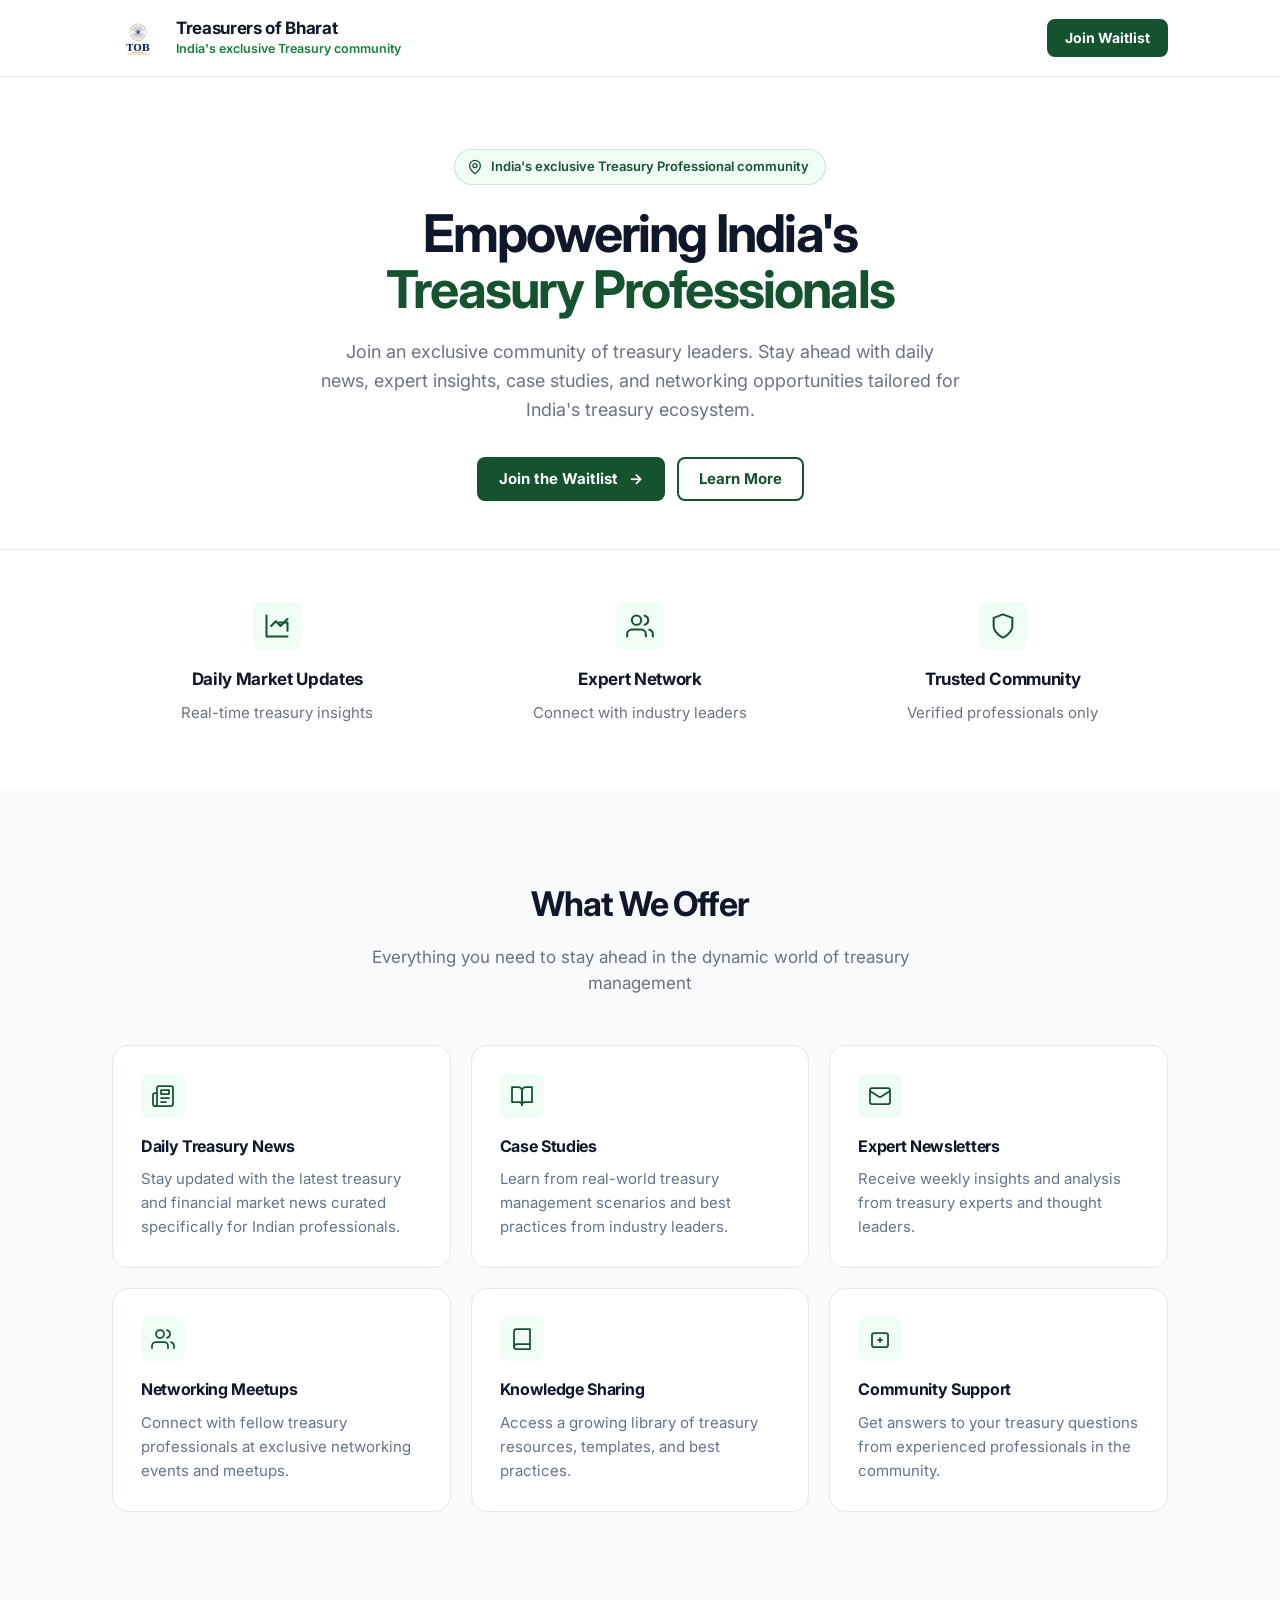
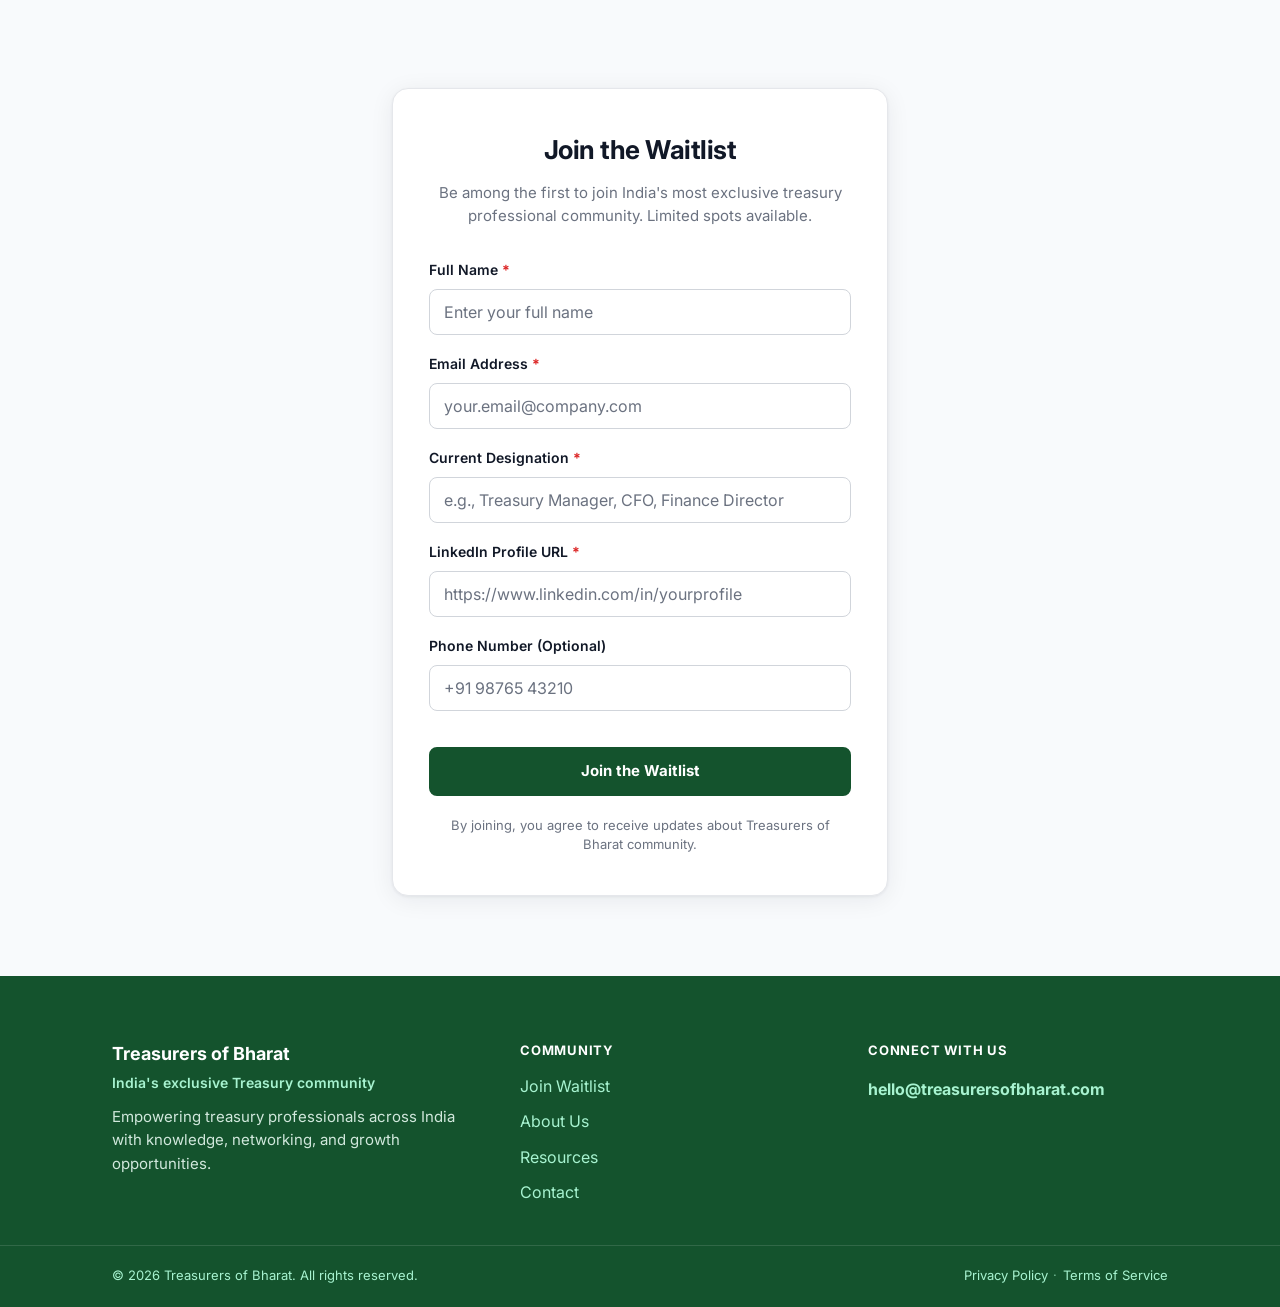
==== commit 2e40b05e: "Align homepage copy and layout with brand mock: hero, offers, footer. Made-with: Cursor" ====
--- a/index.html
+++ b/index.html
@@ -3,11 +3,11 @@
 <head>
   <meta charset="UTF-8" />
   <meta name="viewport" content="width=device-width, initial-scale=1.0" />
-  <meta name="description" content="Treasurers of Bharat — India's exclusive Treasury community. Join the waitlist." />
+  <meta name="description" content="Treasurers of Bharat — India's exclusive treasury professional community. Join the waitlist." />
   <title>Treasurers of Bharat</title>
   <link rel="preconnect" href="https://fonts.googleapis.com" />
   <link rel="preconnect" href="https://fonts.gstatic.com" crossorigin />
-  <link href="https://fonts.googleapis.com/css2?family=Inter:wght@400;700&display=swap" rel="stylesheet" />
+  <link href="https://fonts.googleapis.com/css2?family=Inter:wght@400;600;700&display=swap" rel="stylesheet" />
   <link rel="stylesheet" href="styles.css" />
 </head>
 <body>
@@ -25,6 +25,7 @@
           decoding="async"
         />
         <span class="brand__text">
+          <span class="brand__title">Treasurers of Bharat</span>
           <span class="brand__tagline">India's exclusive Treasury community</span>
         </span>
       </a>
@@ -35,16 +36,22 @@
   <main id="main">
     <section id="top" class="hero" aria-labelledby="hero-heading">
       <div class="container hero__inner">
-        <p class="hero__badge"><span class="hero__badge-dot" aria-hidden="true"></span> Launching soon</p>
+        <p class="hero__badge">
+          <svg class="hero__badge-icon" width="16" height="16" viewBox="0 0 24 24" fill="none" stroke="currentColor" stroke-width="2" stroke-linecap="round" stroke-linejoin="round" aria-hidden="true">
+            <path d="M20 10c0 6-8 12-8 12s-8-6-8-12a8 8 0 0 1 16 0Z" />
+            <circle cx="12" cy="10" r="3" />
+          </svg>
+          <span>India's exclusive Treasury Professional community</span>
+        </p>
         <h1 id="hero-heading" class="hero__title">
           <span class="hero__title-line hero__title-line--navy">Empowering India's</span>
           <span class="hero__title-line hero__title-line--green">Treasury Professionals</span>
         </h1>
         <p class="hero__lead">
-          Connect with peers, stay ahead of markets, and grow your treasury practice in a community built for finance leaders across India.
+          Join an exclusive community of treasury leaders. Stay ahead with daily news, expert insights, case studies, and networking opportunities tailored for India's treasury ecosystem.
         </p>
         <div class="hero__actions">
-          <a class="btn btn--primary" href="#waitlist">Join the Waitlist</a>
+          <a class="btn btn--primary" href="#waitlist">Join the Waitlist<span class="hero__cta-arrow" aria-hidden="true">→</span></a>
           <a class="btn btn--secondary" href="#offer">Learn More</a>
         </div>
       </div>
@@ -62,7 +69,7 @@
             </svg>
           </div>
           <h3 class="highlight-card__title">Daily Market Updates</h3>
-          <p class="highlight-card__text">Curated rates, liquidity, and FX context so you start each day informed.</p>
+          <p class="highlight-card__text">Real-time treasury insights</p>
         </article>
         <article class="highlight-card">
           <div class="highlight-card__icon" aria-hidden="true">
@@ -73,69 +80,68 @@
             </svg>
           </div>
           <h3 class="highlight-card__title">Expert Network</h3>
-          <p class="highlight-card__text">Learn from seasoned treasury heads, bankers, and risk practitioners.</p>
+          <p class="highlight-card__text">Connect with industry leaders</p>
         </article>
         <article class="highlight-card">
           <div class="highlight-card__icon" aria-hidden="true">
             <svg width="28" height="28" viewBox="0 0 24 24" fill="none" stroke="currentColor" stroke-width="1.75" stroke-linecap="round" stroke-linejoin="round">
               <path d="M12 22s8-4 8-10V5l-8-3-8 3v7c0 6 8 10 8 10z" />
-              <path d="M9 12l2 2 4-4" />
             </svg>
           </div>
           <h3 class="highlight-card__title">Trusted Community</h3>
-          <p class="highlight-card__text">A vetted space for frank discussion—no noise, no sales pitches.</p>
+          <p class="highlight-card__text">Verified professionals only</p>
         </article>
       </div>
     </section>
 
     <section id="offer" class="offer section--alt" aria-labelledby="offer-heading">
       <div class="container">
-        <header class="section-header">
+        <header class="section-header" id="about">
           <h2 id="offer-heading" class="section-title">What We Offer</h2>
-          <p class="section-subtitle">Everything you need to stay sharp, connected, and credible as a treasury leader.</p>
+          <p class="section-subtitle">Everything you need to stay ahead in the dynamic world of treasury management</p>
         </header>
-        <div class="offer__grid">
-          <article class="offer-card">
-            <div class="offer-card__icon" aria-hidden="true">
-              <svg width="24" height="24" viewBox="0 0 24 24" fill="none" stroke="currentColor" stroke-width="1.75"><path d="M2 3h6a4 4 0 0 1 4 4v14a3 3 0 0 0-3-3H2zM22 3h-6a4 4 0 0 0-4 4v14a3 3 0 0 1 3-3h7z" stroke-linecap="round" stroke-linejoin="round"/></svg>
-            </div>
-            <h3 class="offer-card__title">Research &amp; briefings</h3>
-            <p class="offer-card__text">Digestible notes on rates, credit, and liquidity tailored for Indian markets.</p>
-          </article>
-          <article class="offer-card">
-            <div class="offer-card__icon" aria-hidden="true">
-              <svg width="24" height="24" viewBox="0 0 24 24" fill="none" stroke="currentColor" stroke-width="1.75"><rect x="3" y="4" width="18" height="18" rx="2"/><path d="M16 2v4M8 2v4M3 10h18" stroke-linecap="round"/></svg>
-            </div>
-            <h3 class="offer-card__title">Roundtables &amp; meetups</h3>
-            <p class="offer-card__text">Invite-only sessions on cash, hedging, working capital, and policy shifts.</p>
-          </article>
-          <article class="offer-card">
-            <div class="offer-card__icon" aria-hidden="true">
-              <svg width="24" height="24" viewBox="0 0 24 24" fill="none" stroke="currentColor" stroke-width="1.75"><path d="M12 20V10M18 20V4M6 20v-4" stroke-linecap="round"/></svg>
-            </div>
-            <h3 class="offer-card__title">Career & growth</h3>
-            <p class="offer-card__text">Mentorship, role visibility, and peer feedback to accelerate your trajectory.</p>
-          </article>
-          <article class="offer-card">
-            <div class="offer-card__icon" aria-hidden="true">
-              <svg width="24" height="24" viewBox="0 0 24 24" fill="none" stroke="currentColor" stroke-width="1.75"><path d="M14 2H6a2 2 0 0 0-2 2v16a2 2 0 0 0 2 2h12a2 2 0 0 0 2-2V8z"/><path d="M14 2v6h6M16 13H8M16 17H8M10 9H8"/></svg>
-            </div>
-            <h3 class="offer-card__title">Regulatory clarity</h3>
-            <p class="offer-card__text">Plain-language takes on RBI, accounting, and compliance that affect treasury.</p>
-          </article>
-          <article class="offer-card">
-            <div class="offer-card__icon" aria-hidden="true">
-              <svg width="24" height="24" viewBox="0 0 24 24" fill="none" stroke="currentColor" stroke-width="1.75"><circle cx="12" cy="12" r="10"/><path d="M12 16v-4M12 8h.01" stroke-linecap="round"/></svg>
-            </div>
-            <h3 class="offer-card__title">Ask the experts</h3>
-            <p class="offer-card__text">A respectful Q&amp;A channel when you need a second opinion—fast.</p>
-          </article>
-          <article class="offer-card">
-            <div class="offer-card__icon" aria-hidden="true">
-              <svg width="24" height="24" viewBox="0 0 24 24" fill="none" stroke="currentColor" stroke-width="1.75"><path d="M21 15a4 4 0 0 1-4 4H7l-4 4V7a4 4 0 0 1 4-4h2M21 3l-6 6M21 3v6h-6" stroke-linecap="round" stroke-linejoin="round"/></svg>
-            </div>
-            <h3 class="offer-card__title">Deals & partners</h3>
-            <p class="offer-card__text">Carefully chosen tools and banking intros—only when they add real value.</p>
+        <div class="offer__grid" id="resources">
+          <article class="offer-card">
+            <div class="offer-card__icon" aria-hidden="true">
+              <svg width="24" height="24" viewBox="0 0 24 24" fill="none" stroke="currentColor" stroke-width="1.75" stroke-linecap="round" stroke-linejoin="round"><path d="M4 22h16a2 2 0 0 0 2-2V4a2 2 0 0 0-2-2H8a2 2 0 0 0-2 2v16a2 2 0 0 1-2 2Zm0 0a2 2 0 0 1-2-2v-9c0-1.1.9-2 2-2h2"/><path d="M18 14h-8M15 18h-5M10 6h8v4h-8V6Z"/></svg>
+            </div>
+            <h3 class="offer-card__title">Daily Treasury News</h3>
+            <p class="offer-card__text">Stay updated with the latest treasury and financial market news curated specifically for Indian professionals.</p>
+          </article>
+          <article class="offer-card">
+            <div class="offer-card__icon" aria-hidden="true">
+              <svg width="24" height="24" viewBox="0 0 24 24" fill="none" stroke="currentColor" stroke-width="1.75" stroke-linecap="round" stroke-linejoin="round"><path d="M2 3h6a4 4 0 0 1 4 4v14a3 3 0 0 0-3-3H2z"/><path d="M22 3h-6a4 4 0 0 0-4 4v14a3 3 0 0 1 3-3h7z"/></svg>
+            </div>
+            <h3 class="offer-card__title">Case Studies</h3>
+            <p class="offer-card__text">Learn from real-world treasury management scenarios and best practices from industry leaders.</p>
+          </article>
+          <article class="offer-card">
+            <div class="offer-card__icon" aria-hidden="true">
+              <svg width="24" height="24" viewBox="0 0 24 24" fill="none" stroke="currentColor" stroke-width="1.75" stroke-linecap="round" stroke-linejoin="round"><path d="M4 4h16c1.1 0 2 .9 2 2v12c0 1.1-.9 2-2 2H4c-1.1 0-2-.9-2-2V6c0-1.1.9-2 2-2Z"/><path d="m22 7-8.97 5.7a1.94 1.94 0 0 1-2.06 0L2 7"/></svg>
+            </div>
+            <h3 class="offer-card__title">Expert Newsletters</h3>
+            <p class="offer-card__text">Receive weekly insights and analysis from treasury experts and thought leaders.</p>
+          </article>
+          <article class="offer-card">
+            <div class="offer-card__icon" aria-hidden="true">
+              <svg width="24" height="24" viewBox="0 0 24 24" fill="none" stroke="currentColor" stroke-width="1.75" stroke-linecap="round" stroke-linejoin="round"><path d="M17 21v-2a4 4 0 0 0-4-4H5a4 4 0 0 0-4 4v2"/><circle cx="9" cy="7" r="4"/><path d="M23 21v-2a4 4 0 0 0-3-3.87M16 3.13a4 4 0 0 1 0 7.75"/></svg>
+            </div>
+            <h3 class="offer-card__title">Networking Meetups</h3>
+            <p class="offer-card__text">Connect with fellow treasury professionals at exclusive networking events and meetups.</p>
+          </article>
+          <article class="offer-card">
+            <div class="offer-card__icon" aria-hidden="true">
+              <svg width="24" height="24" viewBox="0 0 24 24" fill="none" stroke="currentColor" stroke-width="1.75" stroke-linecap="round" stroke-linejoin="round"><path d="M4 19.5A2.5 2.5 0 0 1 6.5 17H20"/><path d="M6.5 2H20v20H6.5A2.5 2.5 0 0 1 4 19.5v-15A2.5 2.5 0 0 1 6.5 2z"/></svg>
+            </div>
+            <h3 class="offer-card__title">Knowledge Sharing</h3>
+            <p class="offer-card__text">Access a growing library of treasury resources, templates, and best practices.</p>
+          </article>
+          <article class="offer-card">
+            <div class="offer-card__icon" aria-hidden="true">
+              <svg width="24" height="24" viewBox="0 0 24 24" fill="none" stroke="currentColor" stroke-width="1.75" stroke-linecap="round" stroke-linejoin="round"><path d="M18 6H6a2 2 0 0 0-2 2v10a2 2 0 0 0 2 2h12a2 2 0 0 0 2-2V8a2 2 0 0 0-2-2Z"/><path d="M12 11v4"/><path d="M10 13h4"/></svg>
+            </div>
+            <h3 class="offer-card__title">Community Support</h3>
+            <p class="offer-card__text">Get answers to your treasury questions from experienced professionals in the community.</p>
           </article>
         </div>
       </div>
@@ -150,11 +156,10 @@
               Be among the first to join India's most exclusive treasury professional community. Limited spots available.
             </p>
           </header>
-          <!-- Replace YOUR_FORM_ENDPOINT with your Formspree/Tally POST URL; map fields: full_name, email, designation, linkedin_url, phone (optional), form_type -->
           <form
             class="form form--waitlist"
             method="post"
-            action="YOUR_FORM_ENDPOINT"
+            action="#"
           >
             <div class="form__field">
               <label for="full_name">
@@ -185,6 +190,14 @@
               <input id="phone" name="phone" type="tel" autocomplete="tel" placeholder="+91 98765 43210" inputmode="tel" />
             </div>
             <input type="hidden" name="form_type" value="waitlist" />
+            <div
+              id="waitlist-form-status"
+              class="form__status"
+              role="status"
+              aria-live="polite"
+              tabindex="-1"
+              hidden
+            ></div>
             <button type="submit" class="btn btn--waitlist btn--block">Join the Waitlist</button>
           </form>
           <p class="form-card__legal">
@@ -199,36 +212,37 @@
     <div class="container site-footer__grid">
       <div class="site-footer__brand">
         <p class="site-footer__logo">Treasurers of Bharat</p>
-        <p class="site-footer__blurb">Building India's home for treasury leaders—credible, collaborative, and calm.</p>
+        <p class="site-footer__tagline">India's exclusive Treasury community</p>
+        <p class="site-footer__blurb">Empowering treasury professionals across India with knowledge, networking, and growth opportunities.</p>
       </div>
       <nav class="site-footer__nav" aria-label="Community">
         <p class="site-footer__heading">Community</p>
         <ul class="site-footer__links">
-          <li><a href="#top">Home</a></li>
-          <li><a href="#offer">What we offer</a></li>
-          <li><a href="#waitlist">Join waitlist</a></li>
+          <li><a href="#waitlist">Join Waitlist</a></li>
+          <li><a href="#about">About Us</a></li>
+          <li><a href="#resources">Resources</a></li>
+          <li><a href="mailto:hello@treasurersofbharat.com">Contact</a></li>
         </ul>
       </nav>
       <div class="site-footer__connect">
-        <p class="site-footer__heading">Connect</p>
+        <p class="site-footer__heading">Connect With Us</p>
         <p><a class="site-footer__email" href="mailto:hello@treasurersofbharat.com">hello@treasurersofbharat.com</a></p>
-        <ul class="site-footer__social" aria-label="Social links">
-          <li>
-            <a href="#" class="social-link" aria-label="LinkedIn (URL placeholder)">
-              <svg width="20" height="20" viewBox="0 0 24 24" fill="currentColor" aria-hidden="true"><path d="M20.447 20.452h-3.554v-5.569c0-1.328-.027-3.037-1.852-3.037-1.853 0-2.136 1.445-2.136 2.939v5.667H9.351V9h3.414v1.561h.046c.477-.9 1.637-1.85 3.37-1.85 3.601 0 4.267 2.37 4.267 5.455v6.286zM5.337 7.433c-1.144 0-2.063-.926-2.063-2.065 0-1.138.92-2.063 2.063-2.063 1.14 0 2.064.925 2.064 2.063 0 1.139-.925 2.065-2.064 2.065zm1.782 13.019H3.555V9h3.564v11.452zM22.225 0H1.771C.792 0 0 .774 0 1.729v20.542C0 23.227.792 24 1.771 24h20.451C23.2 24 24 23.227 24 22.271V1.729C24 .774 23.2 0 22.222 0h.003z"/></svg>
-            </a>
-          </li>
-          <li>
-            <a href="#" class="social-link" aria-label="X (URL placeholder)">
-              <svg width="18" height="18" viewBox="0 0 24 24" fill="currentColor" aria-hidden="true"><path d="M18.244 2.25h3.308l-7.227 8.26 8.502 11.24H16.17l-5.214-6.817L4.99 21.75H1.68l7.73-8.835L1.254 2.25H8.08l4.713 6.231zm-1.161 17.52h1.833L7.084 4.126H5.117z"/></svg>
-            </a>
-          </li>
-        </ul>
       </div>
     </div>
-    <p class="site-footer__legal"><span class="container">© <span id="year"></span> Treasurers of Bharat. All rights reserved.</span></p>
+    <div class="site-footer__bottom">
+      <div class="container site-footer__bottom-inner">
+        <p class="site-footer__copyright">© <span id="year"></span> Treasurers of Bharat. All rights reserved.</p>
+        <nav class="site-footer__legal-nav" aria-label="Legal">
+          <a href="#">Privacy Policy</a>
+          <span class="site-footer__legal-sep" aria-hidden="true">·</span>
+          <a href="#">Terms of Service</a>
+        </nav>
+      </div>
+    </div>
   </footer>
 
+  <script src="config.js"></script>
+  <script src="waitlist.js"></script>
   <script>
     document.getElementById("year").textContent = new Date().getFullYear();
   </script>
--- a/styles.css
+++ b/styles.css
@@ -4,8 +4,8 @@
   --color-bg: #ffffff;
   --color-bg-alt: #f8fafc;
   --color-bg-wash: linear-gradient(180deg, #f0fdf4 0%, rgba(240, 253, 244, 0) 100%);
-  --color-primary: #166534;
-  --color-primary-hover: #14532d;
+  --color-primary: #14532d;
+  --color-primary-hover: #0f3d21;
   --color-primary-muted: #f0fdf4;
   --color-navy: #0f172a;
   --color-accent-green: #15803d;
@@ -157,14 +157,22 @@
 .brand__text {
   display: flex;
   flex-direction: column;
-  gap: 0.125rem;
+  gap: 0.15rem;
   min-width: 0;
 }
 
+.brand__title {
+  font-weight: 700;
+  font-size: clamp(0.95rem, 2.2vw, 1.0625rem);
+  line-height: 1.2;
+  letter-spacing: -0.02em;
+  color: var(--color-navy);
+}
+
 .brand__tagline {
-  font-size: clamp(0.7rem, 2vw, 0.78rem);
-  color: var(--color-body);
-  font-weight: 400;
+  font-size: clamp(0.68rem, 1.8vw, 0.78125rem);
+  color: var(--color-accent-green);
+  font-weight: 600;
   line-height: 1.3;
 }
 
@@ -215,13 +223,13 @@
 
 .btn--secondary {
   background: #fff;
-  color: var(--color-navy);
-  border-color: var(--color-border);
+  color: #14532d;
+  border-color: #14532d;
 }
 
 .btn--secondary:hover {
-  border-color: var(--color-primary);
-  color: var(--color-primary);
+  border-color: #0f3d21;
+  color: #0f3d21;
   background: var(--color-primary-muted);
 }
 
@@ -232,50 +240,33 @@
 
 /* Hero */
 .hero {
-  padding-block: clamp(2.5rem, 7vw, 4.5rem) var(--space-section-y-sm);
+  padding-block: clamp(2.5rem, 7vw, 4.5rem) clamp(2rem, 5vw, 3rem);
   background: var(--color-bg);
+  text-align: center;
 }
 
 .hero__inner {
-  max-width: 44rem;
+  max-width: 48rem;
+  margin-inline: auto;
 }
 
 .hero__badge {
   display: inline-flex;
   align-items: center;
-  gap: 0.5rem;
-  margin: 0 0  clamp(1rem, 3vw, 1.25rem);
-  padding: 0.35rem 0.85rem 0.35rem 0.65rem;
+  justify-content: center;
+  gap: 0.45rem;
+  margin: 0 0 clamp(1rem, 3vw, 1.35rem);
+  padding: 0.4rem 1rem 0.4rem 0.75rem;
   font-size: 0.8125rem;
-  font-weight: 700;
-  color: var(--color-accent-green);
+  font-weight: 600;
+  color: #14532d;
   background: var(--color-primary-muted);
   border-radius: var(--radius-pill);
-  border: 1px solid rgba(22, 101, 52, 0.12);
-}
-
-.hero__badge-dot {
-  width: 8px;
-  height: 8px;
-  border-radius: 50%;
-  background: var(--color-accent-green);
-  animation: pulse 2s ease-in-out infinite;
-}
-
-@media (prefers-reduced-motion: reduce) {
-  .hero__badge-dot {
-    animation: none;
-  }
-}
-
-@keyframes pulse {
-  0%,
-  100% {
-    opacity: 1;
-  }
-  50% {
-    opacity: 0.45;
-  }
+  border: 1px solid rgba(20, 83, 45, 0.14);
+}
+
+.hero__badge-icon {
+  flex-shrink: 0;
 }
 
 .hero__title {
@@ -295,47 +286,55 @@
 }
 
 .hero__title-line--green {
-  color: var(--color-primary);
+  color: #14532d;
 }
 
 .hero__lead {
-  margin: 0 0 clamp(1.5rem, 4vw, 2rem);
+  margin: 0 auto clamp(1.5rem, 4vw, 2rem);
   font-size: clamp(1rem, 2.2vw, 1.125rem);
-  max-width: 36rem;
+  max-width: 40rem;
+  color: #6b7280;
+  font-weight: 400;
 }
 
 .hero__actions {
   display: flex;
   flex-wrap: wrap;
   gap: 0.75rem;
-}
-
-/* Highlights */
+  justify-content: center;
+}
+
+.hero__cta-arrow {
+  margin-left: 0.2em;
+}
+
+/* Highlights — minimal row under hero */
 .highlights {
-  padding-block: var(--space-section-y-sm);
-  background: var(--color-bg-wash), var(--color-bg-alt);
+  padding-block: clamp(2rem, 6vw, 3.25rem) clamp(2.5rem, 7vw, 4rem);
+  background: var(--color-bg);
   border-top: 1px solid var(--color-border);
-  border-bottom: 1px solid var(--color-border);
 }
 
 .highlights__grid {
   display: grid;
-  gap: clamp(1.25rem, 4vw, 2rem);
+  gap: clamp(1.5rem, 4vw, 2.5rem);
+  text-align: center;
 }
 
 @media (min-width: 768px) {
   .highlights__grid {
     grid-template-columns: repeat(3, 1fr);
     align-items: start;
+    gap: 2rem;
   }
 }
 
 .highlight-card {
-  background: var(--color-bg);
-  border: 1px solid var(--color-border);
-  border-radius: var(--radius-md);
-  padding: clamp(1.25rem, 3vw, 1.75rem);
-  box-shadow: var(--shadow-card);
+  background: transparent;
+  border: none;
+  border-radius: 0;
+  padding: 0;
+  box-shadow: none;
 }
 
 .highlight-card__icon {
@@ -344,10 +343,10 @@
   justify-content: center;
   width: 3rem;
   height: 3rem;
-  margin-bottom: 1rem;
+  margin: 0 auto 1rem;
   border-radius: var(--radius-sm);
   background: var(--color-primary-muted);
-  color: var(--color-primary);
+  color: #14532d;
 }
 
 .highlight-card__title {
@@ -361,6 +360,7 @@
 .highlight-card__text {
   margin: 0;
   font-size: 0.9375rem;
+  color: #6b7280;
 }
 
 /* Sections */
@@ -395,7 +395,10 @@
 .section-subtitle {
   margin: 0;
   font-size: 1.0625rem;
-  color: var(--color-body);
+  color: #6b7280;
+  line-height: 1.55;
+  max-width: 36rem;
+  margin-inline: auto;
 }
 
 /* Offer grid */
@@ -540,6 +543,33 @@
   box-shadow: 0 0 0 3px rgba(20, 83, 45, 0.15);
 }
 
+.form__status {
+  margin-top: 1rem;
+  margin-bottom: 0;
+  padding: 0.75rem 0.9rem;
+  font-size: 0.875rem;
+  line-height: 1.45;
+  border-radius: var(--radius-sm);
+  border: 1px solid transparent;
+  outline: none;
+}
+
+.form__status:focus-visible {
+  box-shadow: 0 0 0 3px rgba(20, 83, 45, 0.15);
+}
+
+.form__status--success {
+  background: rgba(20, 83, 45, 0.08);
+  border-color: rgba(20, 83, 45, 0.35);
+  color: #14532d;
+}
+
+.form__status--error {
+  background: rgba(220, 38, 38, 0.06);
+  border-color: rgba(220, 38, 38, 0.3);
+  color: #991b1b;
+}
+
 .form--waitlist .btn--waitlist {
   margin-top: 1.1rem;
 }
@@ -578,23 +608,6 @@
   box-shadow: var(--focus-ring-invert);
 }
 
-.site-footer .social-link {
-  display: flex;
-  align-items: center;
-  justify-content: center;
-  width: 2.5rem;
-  height: 2.5rem;
-  border-radius: var(--radius-sm);
-  background: rgba(255, 255, 255, 0.1);
-  color: var(--color-footer-muted);
-}
-
-.site-footer .social-link:hover {
-  background: rgba(255, 255, 255, 0.18);
-  color: #fff;
-  text-decoration: none;
-}
-
 .site-footer__grid {
   display: grid;
   gap: clamp(2rem, 5vw, 3rem);
@@ -609,16 +622,24 @@
 }
 
 .site-footer__logo {
+  margin: 0 0 0.35rem;
+  font-size: 1.125rem;
+  font-weight: 700;
+  color: #fff;
+}
+
+.site-footer__tagline {
   margin: 0 0 0.75rem;
-  font-size: 1.125rem;
-  font-weight: 700;
-  color: #fff;
+  font-size: 0.875rem;
+  font-weight: 600;
+  color: var(--color-footer-muted);
+  line-height: 1.35;
 }
 
 .site-footer__blurb {
   margin: 0;
   font-size: 0.9375rem;
-  color: var(--color-footer-muted);
+  color: rgba(236, 253, 245, 0.88);
   line-height: 1.55;
   max-width: 22rem;
 }
@@ -646,22 +667,49 @@
   word-break: break-all;
 }
 
-.site-footer__social {
-  list-style: none;
-  margin: 1rem 0 0;
-  padding: 0;
-  display: flex;
-  gap: 0.65rem;
-}
-
-.site-footer__legal {
-  margin: 0;
-  padding-block: 1.25rem;
+.site-footer__bottom {
+  border-top: 1px solid rgba(255, 255, 255, 0.12);
+  padding-block: 1.15rem 1.35rem;
+}
+
+.site-footer__bottom-inner {
+  display: flex;
+  flex-direction: column;
+  gap: 0.85rem;
+  align-items: flex-start;
   font-size: 0.8125rem;
   color: var(--color-footer-muted);
-  border-top: 1px solid rgba(255, 255, 255, 0.12);
-}
-
-.site-footer__legal .container {
-  display: block;
-}
+}
+
+@media (min-width: 640px) {
+  .site-footer__bottom-inner {
+    flex-direction: row;
+    align-items: center;
+    justify-content: space-between;
+    width: 100%;
+  }
+}
+
+.site-footer__copyright {
+  margin: 0;
+}
+
+.site-footer__legal-nav {
+  display: flex;
+  flex-wrap: wrap;
+  align-items: center;
+  gap: 0.35rem;
+}
+
+.site-footer__legal-nav a {
+  color: var(--color-footer-muted);
+}
+
+.site-footer__legal-nav a:hover {
+  color: #fff;
+}
+
+.site-footer__legal-sep {
+  opacity: 0.65;
+  user-select: none;
+}
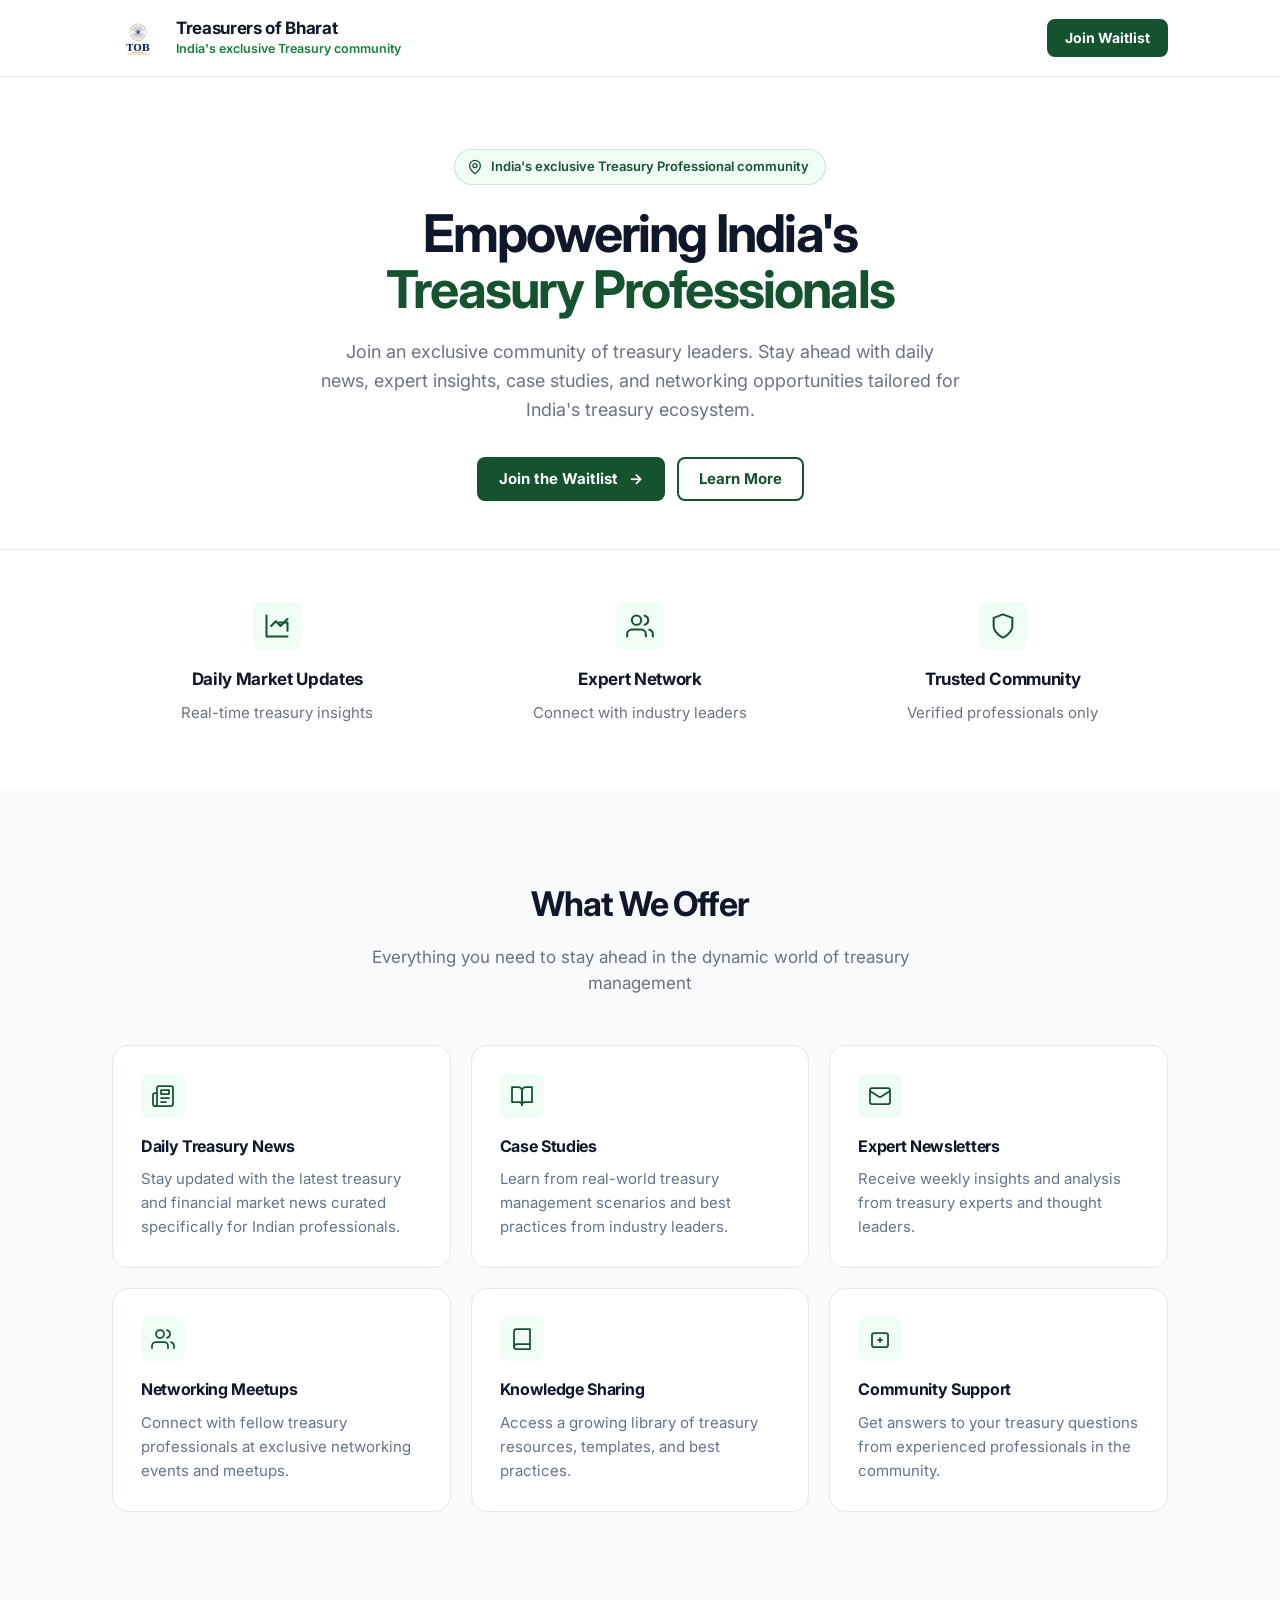
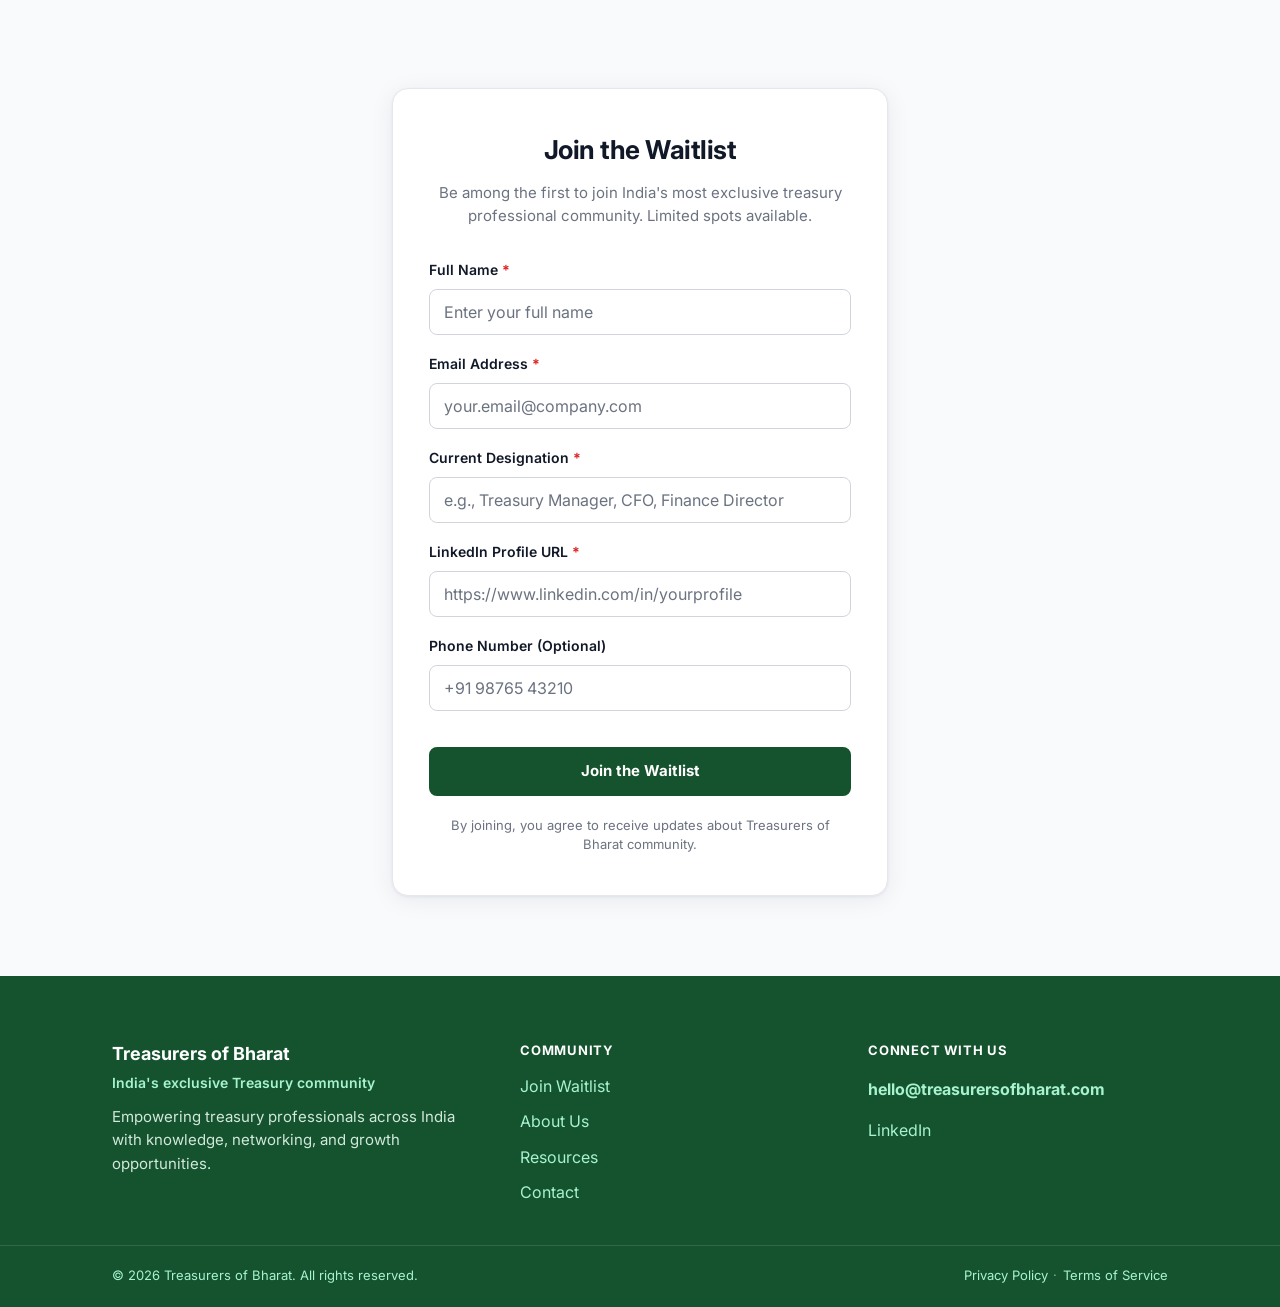
==== commit 7af1adc6: "Add LinkedIn company link in footer Made-with: Cursor" ====
--- a/index.html
+++ b/index.html
@@ -227,6 +227,7 @@
       <div class="site-footer__connect">
         <p class="site-footer__heading">Connect With Us</p>
         <p><a class="site-footer__email" href="mailto:hello@treasurersofbharat.com">hello@treasurersofbharat.com</a></p>
+        <p><a href="https://www.linkedin.com/company/treasurersofbharat/" target="_blank" rel="noopener noreferrer">LinkedIn</a></p>
       </div>
     </div>
     <div class="site-footer__bottom">
@@ -241,7 +242,7 @@
     </div>
   </footer>
 
-  <script src="config.js"></script>
+  <script src="supabase.config.js"></script>
   <script src="waitlist.js"></script>
   <script>
     document.getElementById("year").textContent = new Date().getFullYear();
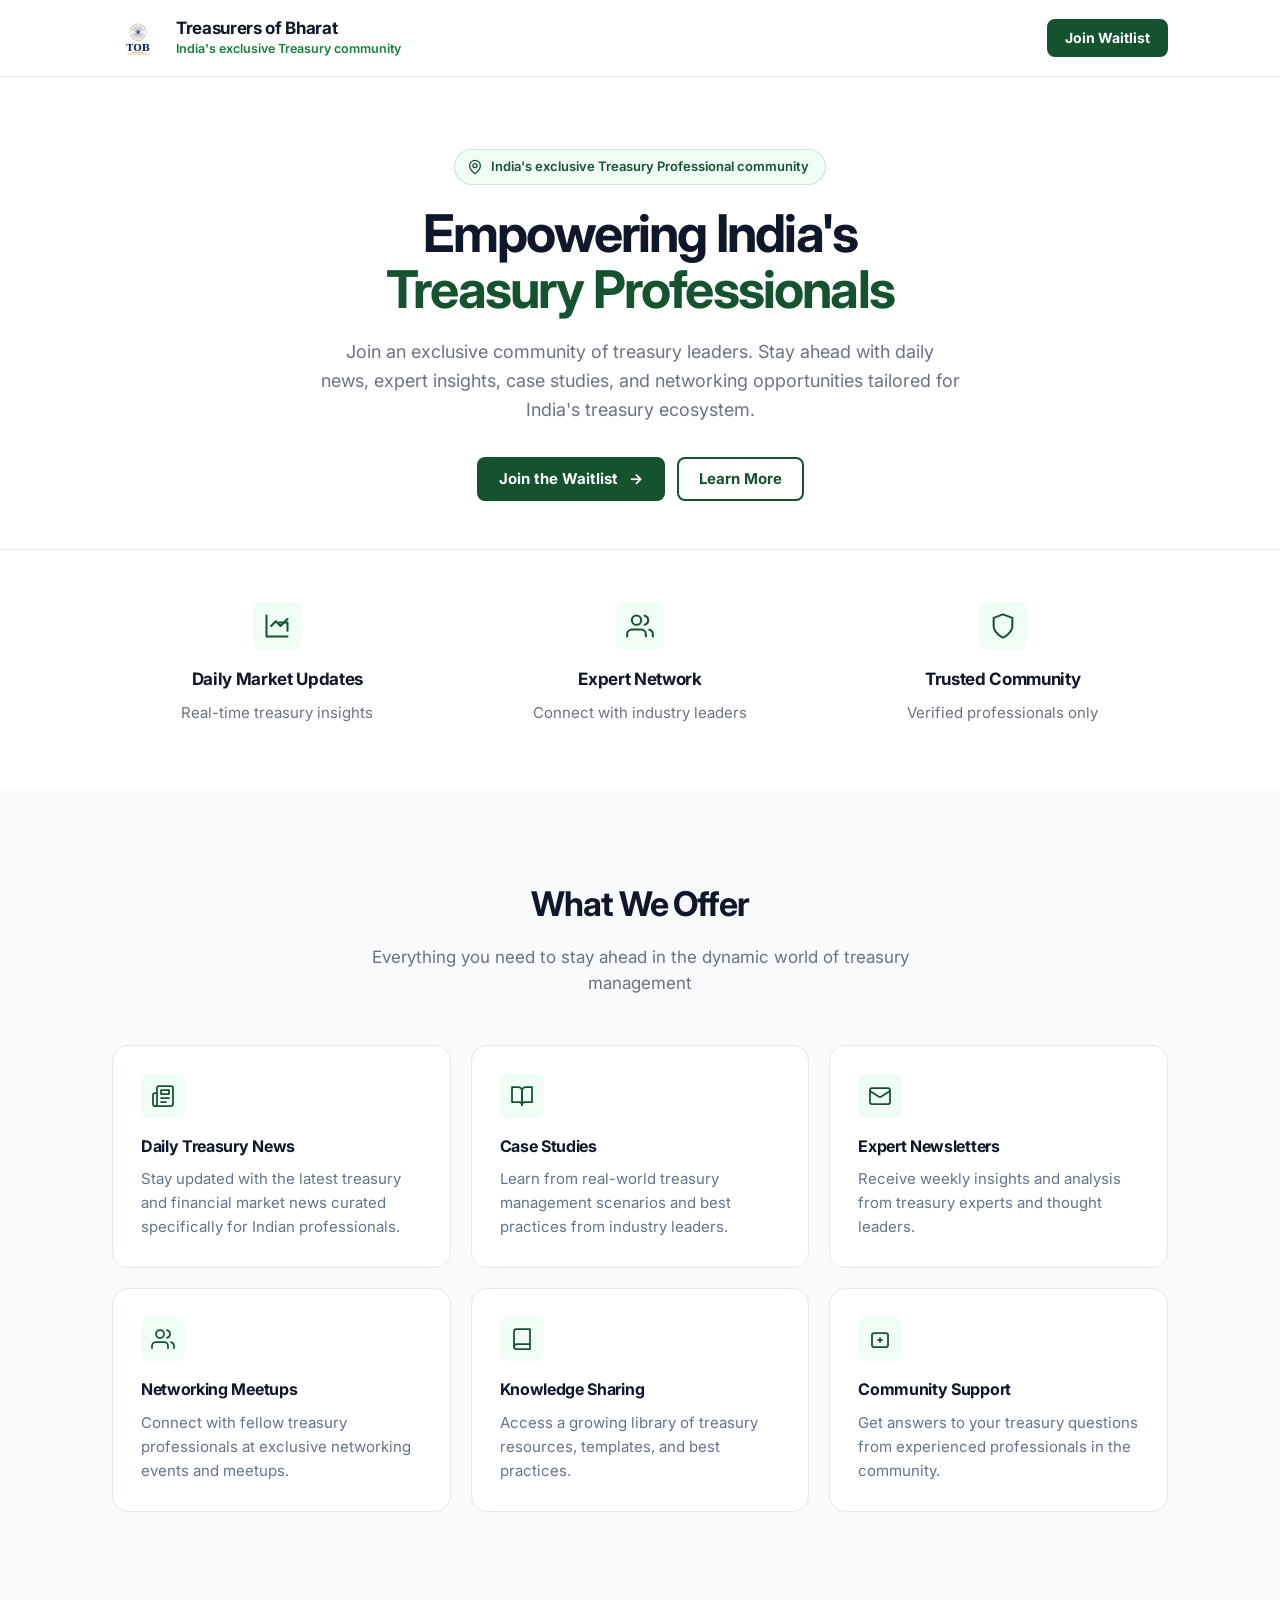
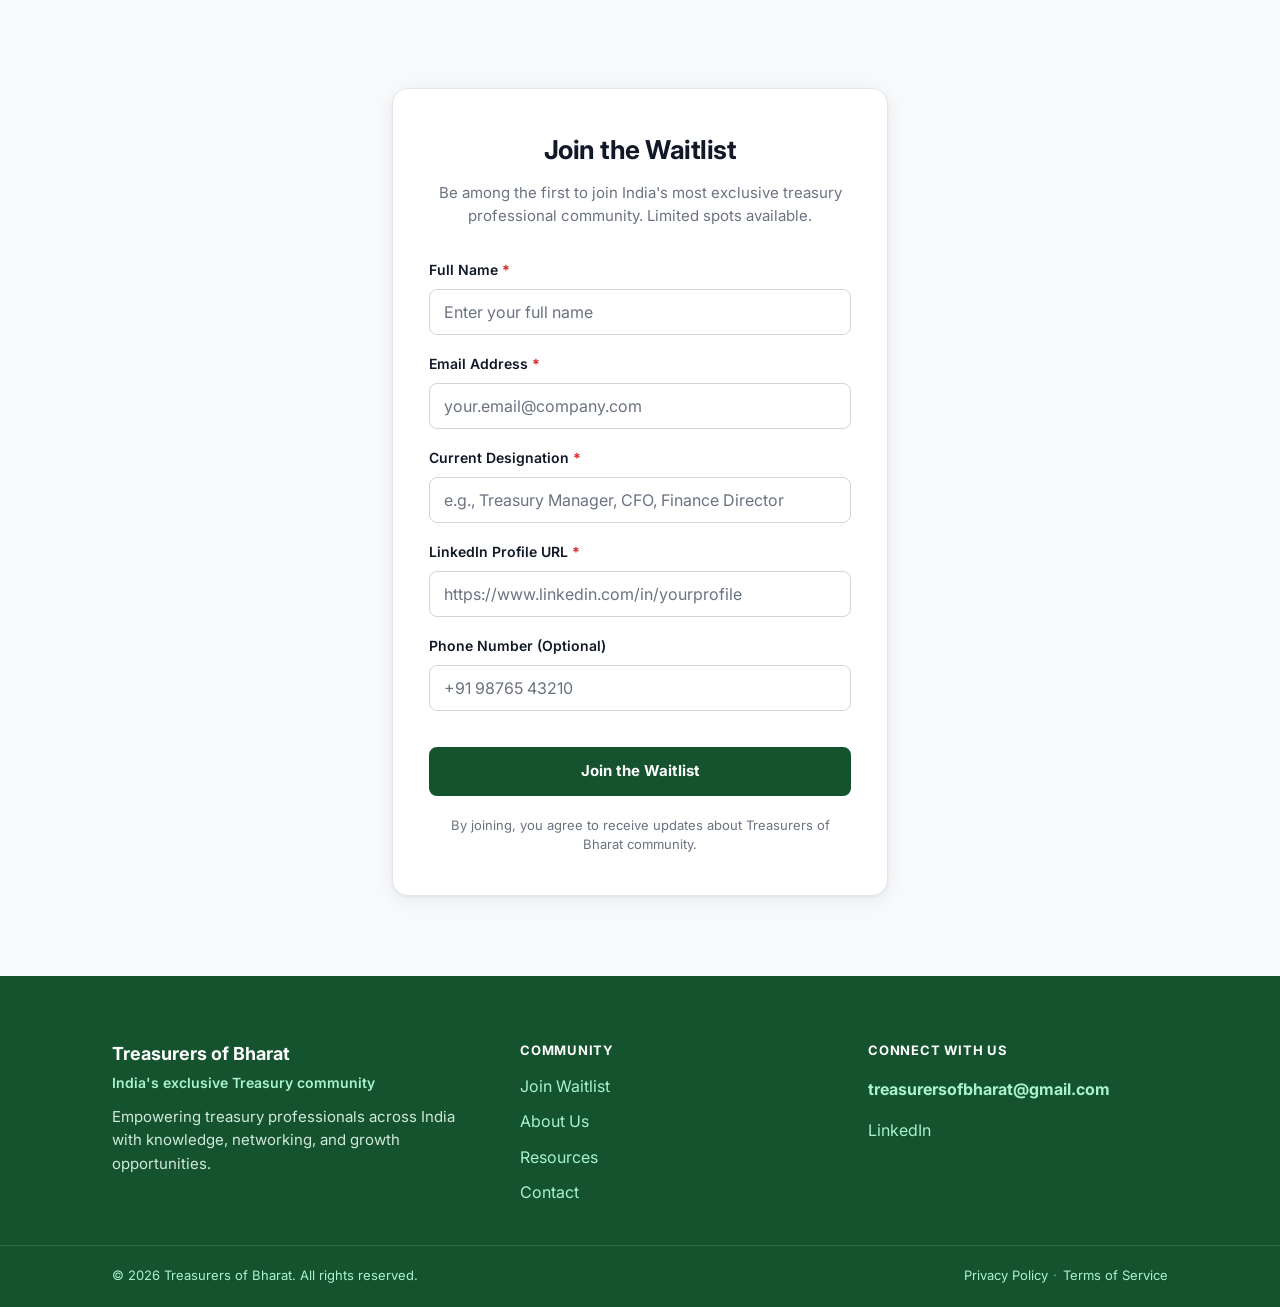
==== commit bc136ffd: "Update contact email to treasurersofbharat@gmail.com Made-with: Cursor" ====
--- a/index.html
+++ b/index.html
@@ -221,12 +221,12 @@
           <li><a href="#waitlist">Join Waitlist</a></li>
           <li><a href="#about">About Us</a></li>
           <li><a href="#resources">Resources</a></li>
-          <li><a href="mailto:hello@treasurersofbharat.com">Contact</a></li>
+          <li><a href="mailto:treasurersofbharat@gmail.com">Contact</a></li>
         </ul>
       </nav>
       <div class="site-footer__connect">
         <p class="site-footer__heading">Connect With Us</p>
-        <p><a class="site-footer__email" href="mailto:hello@treasurersofbharat.com">hello@treasurersofbharat.com</a></p>
+        <p><a class="site-footer__email" href="mailto:treasurersofbharat@gmail.com">treasurersofbharat@gmail.com</a></p>
         <p><a href="https://www.linkedin.com/company/treasurersofbharat/" target="_blank" rel="noopener noreferrer">LinkedIn</a></p>
       </div>
     </div>
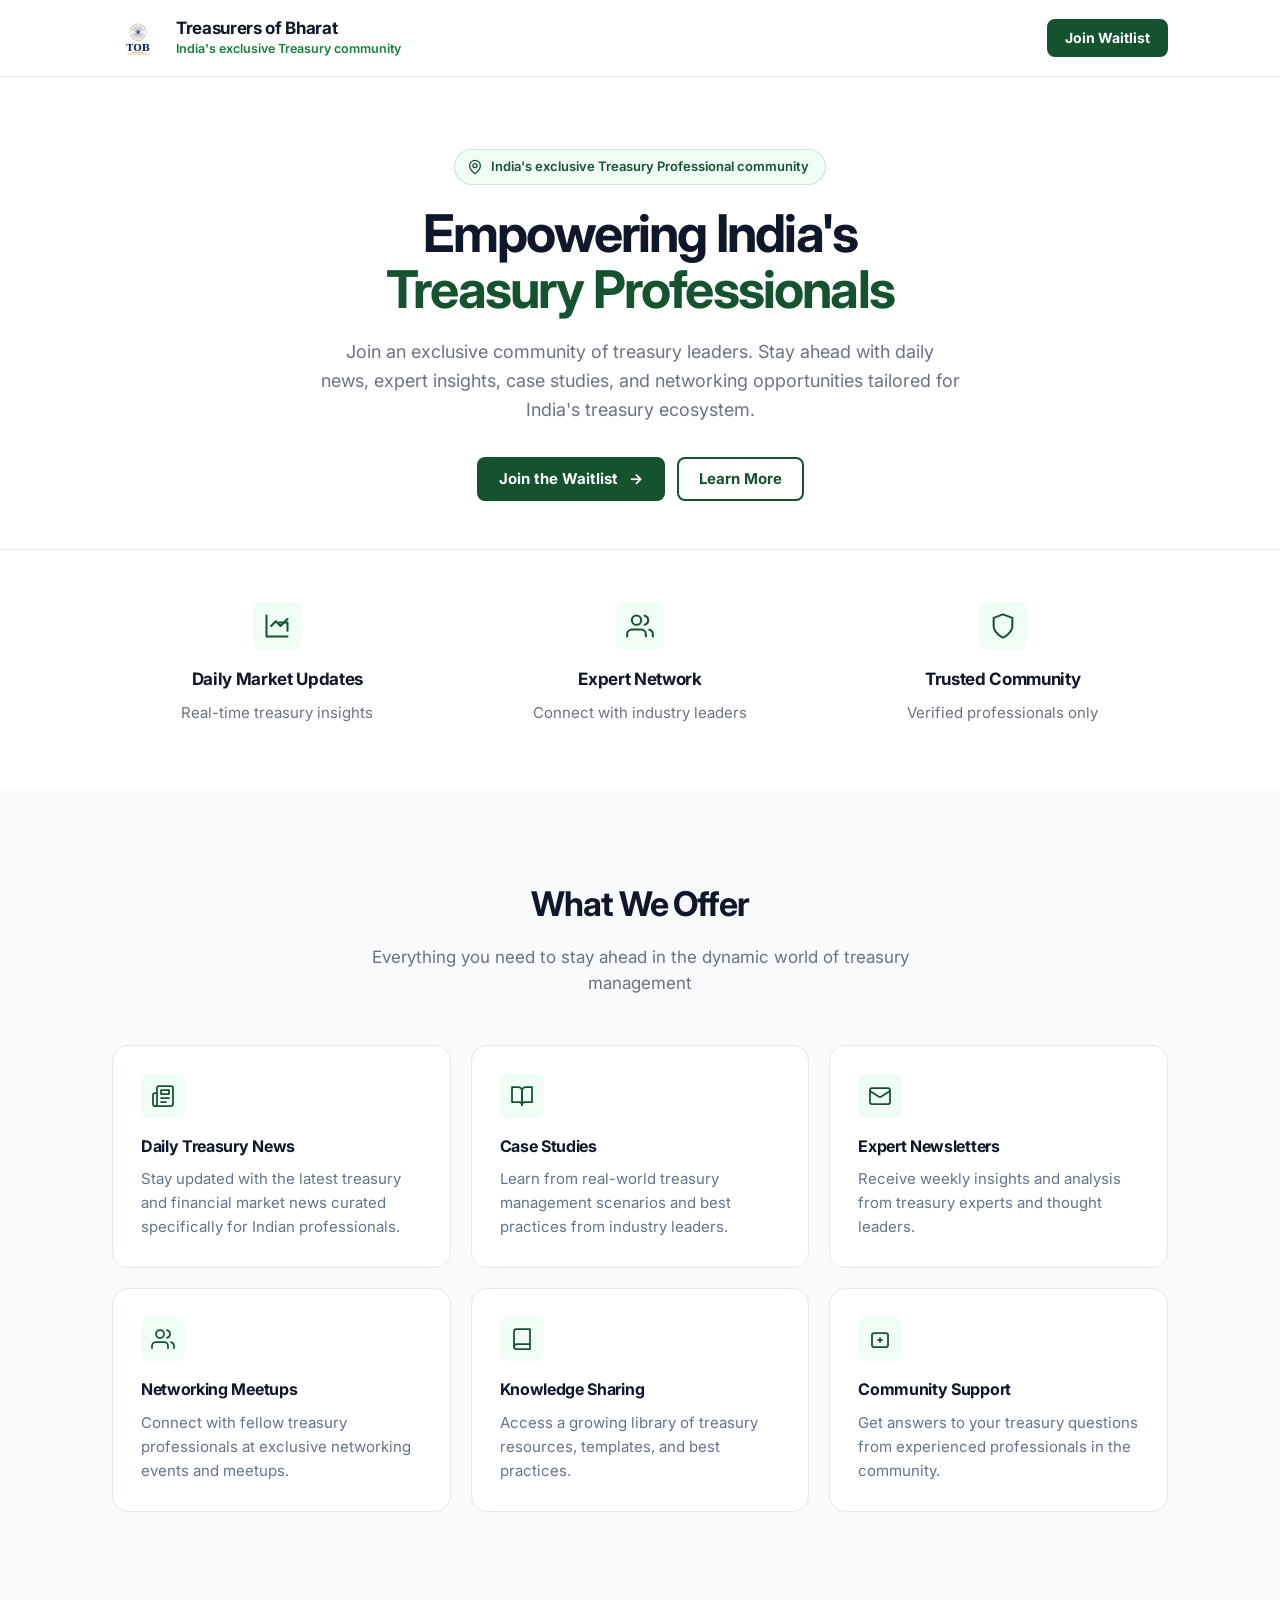
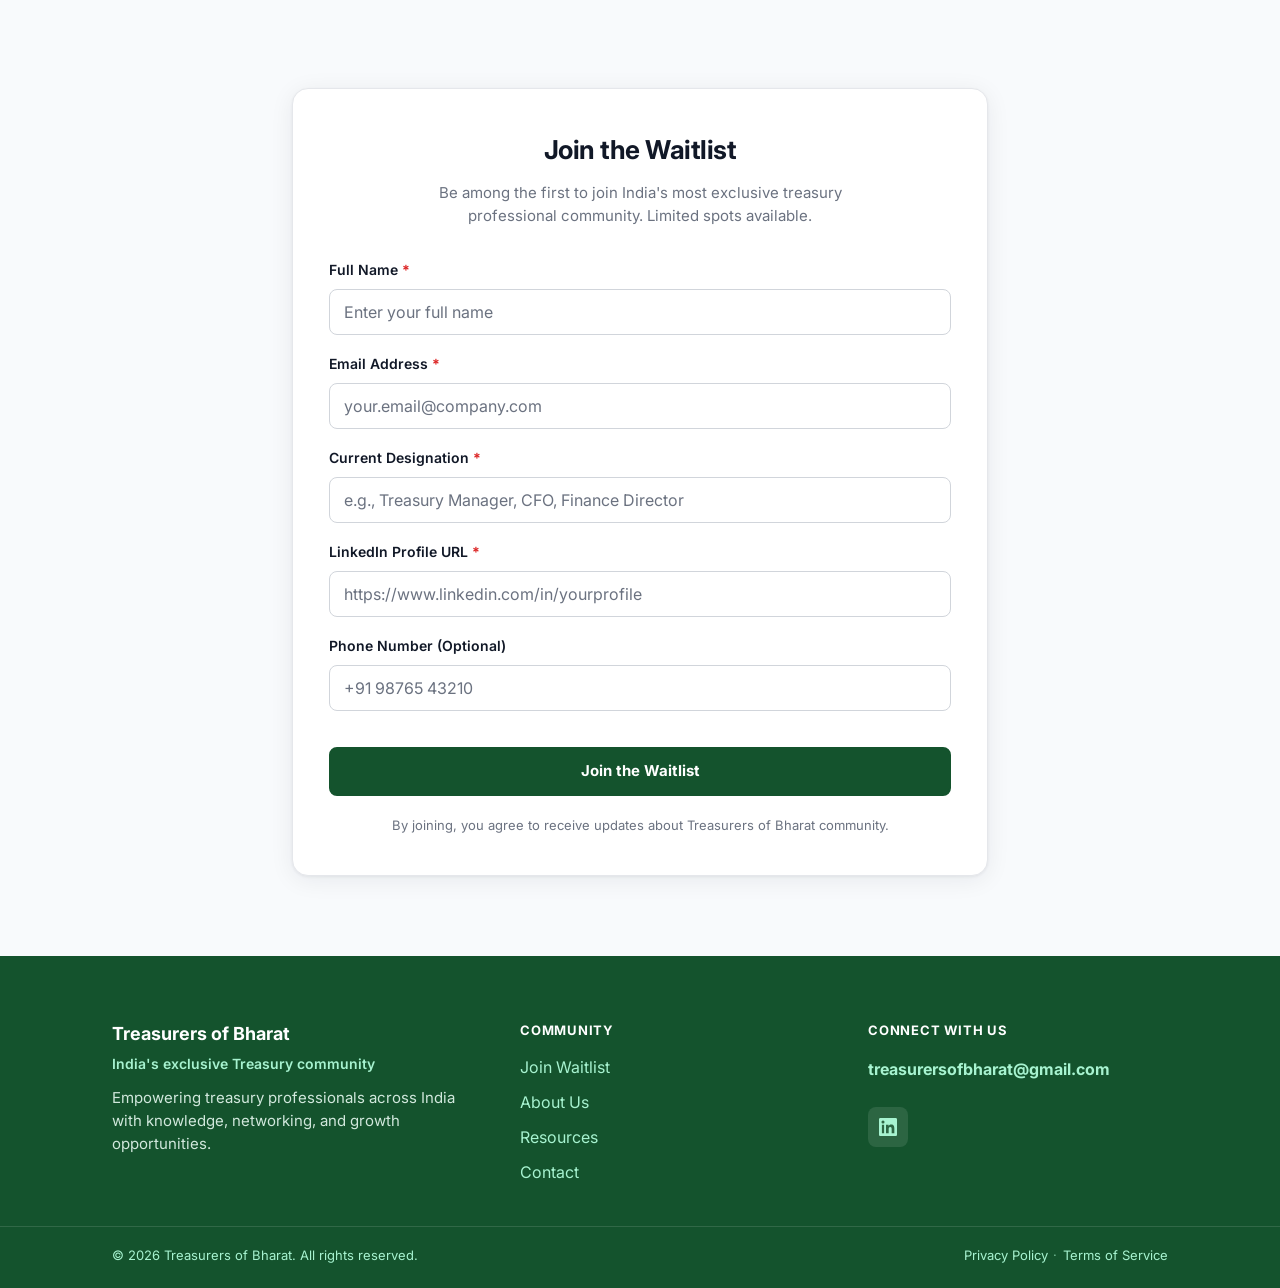
==== commit 6ac0007e: "Add LinkedIn icon link in footer Made-with: Cursor" ====
--- a/index.html
+++ b/index.html
@@ -227,7 +227,18 @@
       <div class="site-footer__connect">
         <p class="site-footer__heading">Connect With Us</p>
         <p><a class="site-footer__email" href="mailto:treasurersofbharat@gmail.com">treasurersofbharat@gmail.com</a></p>
-        <p><a href="https://www.linkedin.com/company/treasurersofbharat/" target="_blank" rel="noopener noreferrer">LinkedIn</a></p>
+        <a
+          class="site-footer__social"
+          href="https://www.linkedin.com/company/treasurersofbharat/"
+          target="_blank"
+          rel="noopener noreferrer"
+          aria-label="Treasurers of Bharat on LinkedIn"
+          title="LinkedIn"
+        >
+          <svg width="18" height="18" viewBox="0 0 24 24" fill="currentColor" aria-hidden="true">
+            <path d="M20.447 20.452h-3.554v-5.569c0-1.328-.027-3.037-1.852-3.037-1.853 0-2.136 1.445-2.136 2.939v5.667H9.351V9h3.414v1.561h.048c.477-.9 1.637-1.85 3.367-1.85 3.6 0 4.267 2.369 4.267 5.455v6.286zM5.337 7.433a2.062 2.062 0 1 1 0-4.124 2.062 2.062 0 0 1 0 4.124zM6.813 20.452H3.861V9h2.952v11.452zM22.225 0H1.771C.792 0 0 .774 0 1.729v20.542C0 23.227.792 24 1.771 24h20.451C23.2 24 24 23.227 24 22.271V1.729C24 .774 23.2 0 22.222 0z"/>
+          </svg>
+        </a>
       </div>
     </div>
     <div class="site-footer__bottom">
--- a/styles.css
+++ b/styles.css
@@ -115,6 +115,13 @@
   max-width: 560px;
 }
 
+/* Wider waitlist form on larger screens */
+@media (min-width: 768px) {
+  #waitlist .container--narrow {
+    max-width: 760px;
+  }
+}
+
 /* Header */
 .site-header {
   position: sticky;
@@ -667,6 +674,29 @@
   word-break: break-all;
 }
 
+.site-footer__social {
+  display: inline-flex;
+  align-items: center;
+  justify-content: center;
+  width: 2.5rem;
+  height: 2.5rem;
+  margin-top: 0.5rem;
+  border-radius: var(--radius-sm);
+  background: rgba(255, 255, 255, 0.1);
+  color: var(--color-footer-muted);
+  text-decoration: none;
+}
+
+.site-footer__social:hover {
+  background: rgba(255, 255, 255, 0.18);
+  color: #fff;
+  text-decoration: none;
+}
+
+.site-footer__social:focus-visible {
+  box-shadow: var(--focus-ring-invert);
+}
+
 .site-footer__bottom {
   border-top: 1px solid rgba(255, 255, 255, 0.12);
   padding-block: 1.15rem 1.35rem;
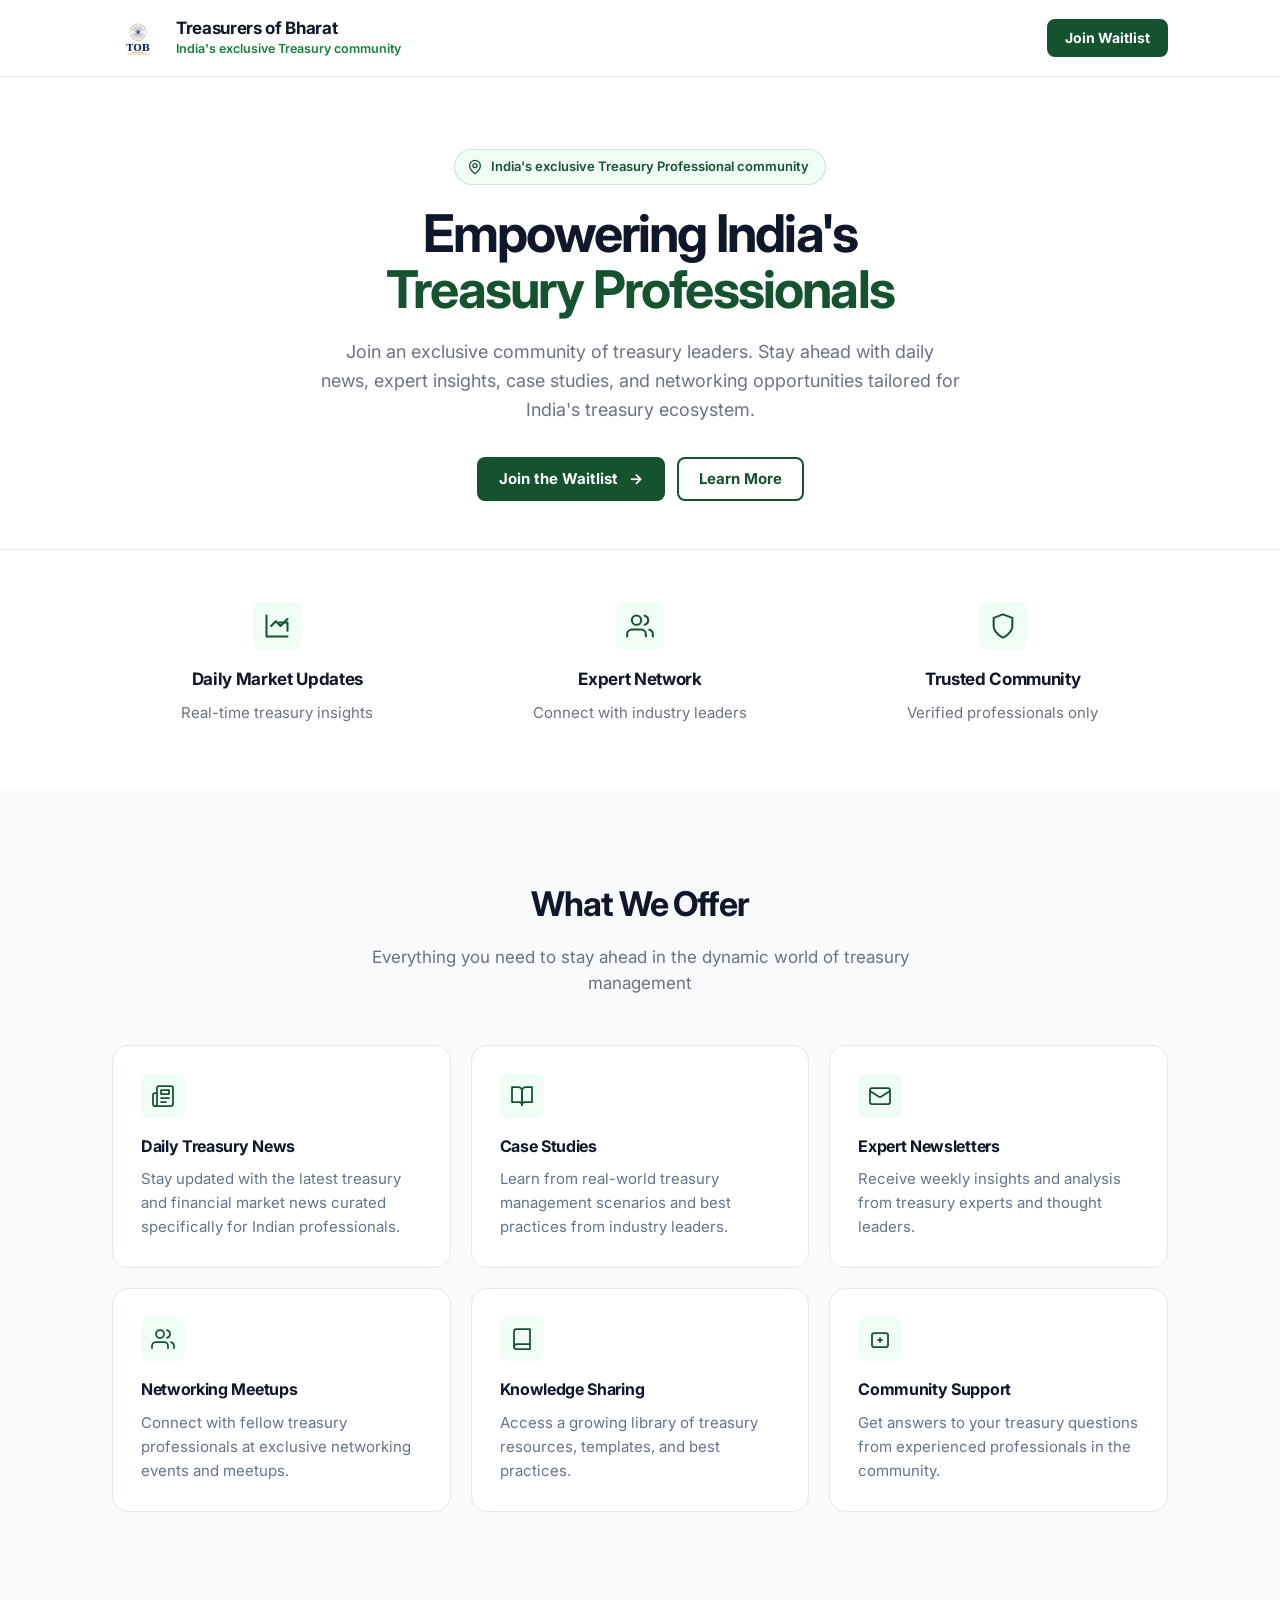
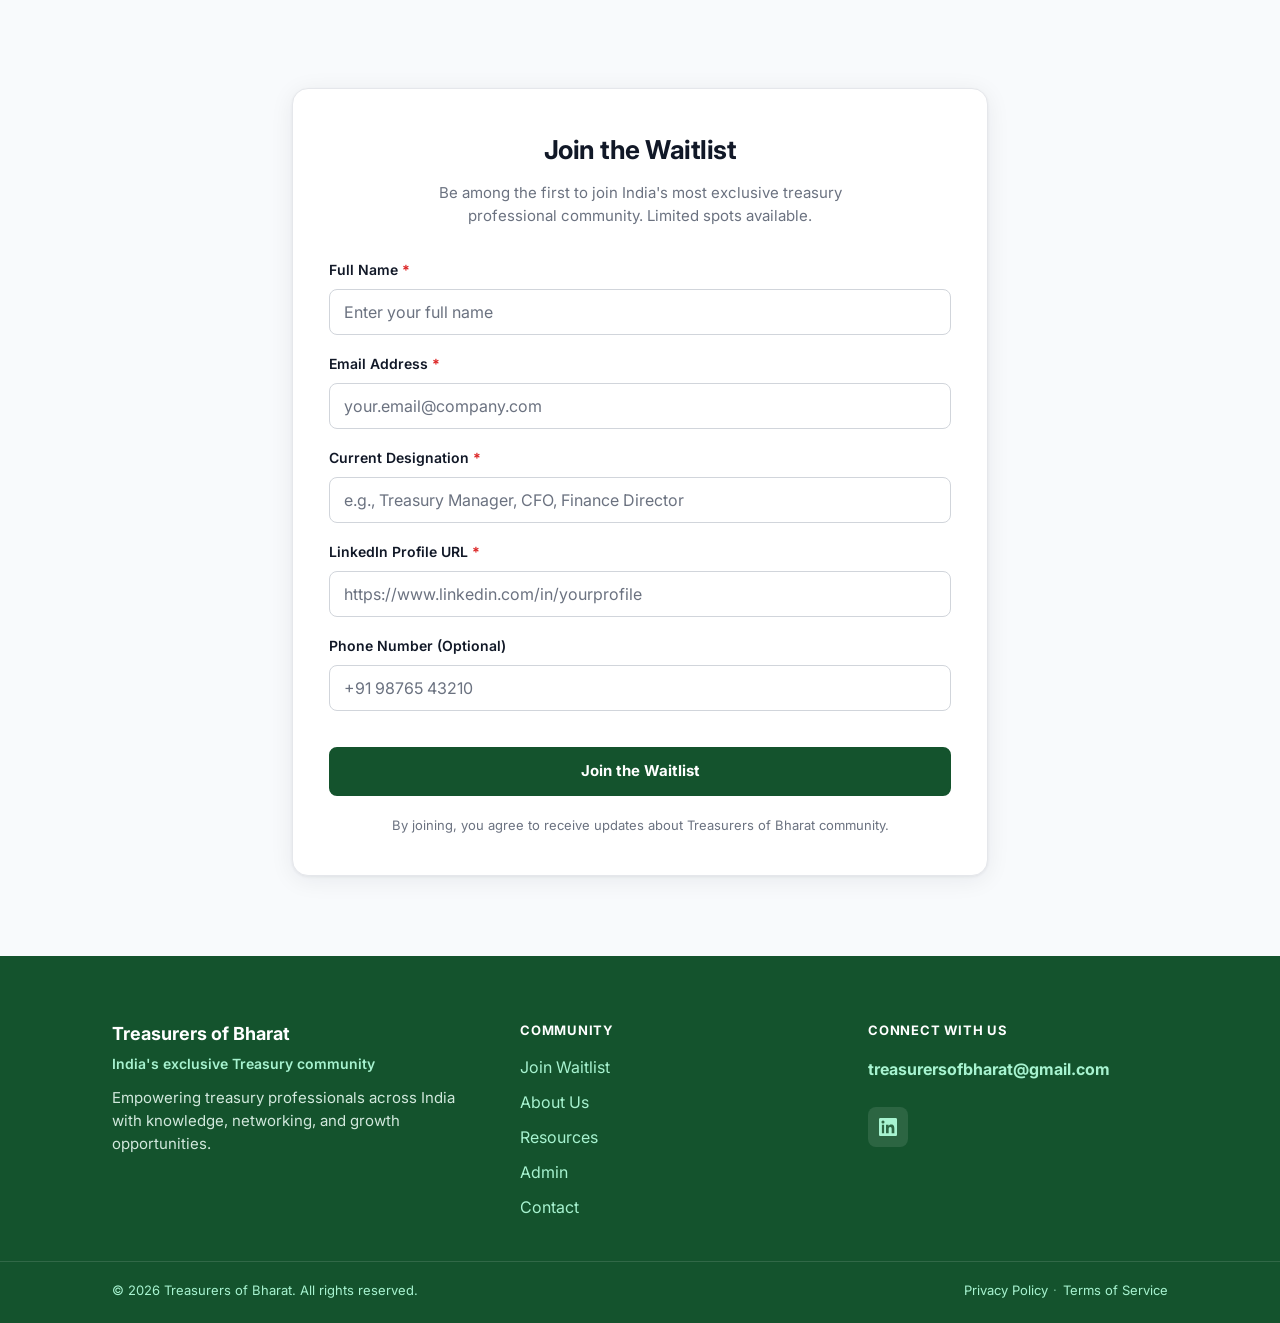
==== commit d458084a: "Add admin waitlist dashboard and secure list API Adds an admin page with Supabase Auth login and a J" ====
--- a/index.html
+++ b/index.html
@@ -221,6 +221,7 @@
           <li><a href="#waitlist">Join Waitlist</a></li>
           <li><a href="#about">About Us</a></li>
           <li><a href="#resources">Resources</a></li>
+          <li><a href="admin.html">Admin</a></li>
           <li><a href="mailto:treasurersofbharat@gmail.com">Contact</a></li>
         </ul>
       </nav>
--- a/styles.css
+++ b/styles.css
@@ -743,3 +743,138 @@
   opacity: 0.65;
   user-select: none;
 }
+
+/* Admin dashboard */
+.admin {
+  padding-block: var(--space-section-y-sm);
+  background: var(--color-bg-alt);
+  min-height: calc(100vh - 4.25rem);
+}
+
+.admin__inner {
+  display: flex;
+  flex-direction: column;
+  gap: clamp(1.25rem, 3vw, 1.75rem);
+}
+
+.admin__header {
+  text-align: left;
+}
+
+.admin__title {
+  margin: 0 0 0.35rem;
+  font-size: clamp(1.6rem, 4vw, 2.1rem);
+  font-weight: 700;
+  color: var(--color-navy);
+  letter-spacing: -0.03em;
+}
+
+.admin__subtitle {
+  margin: 0;
+  color: #6b7280;
+  max-width: 48rem;
+}
+
+.admin__grid {
+  display: grid;
+  gap: clamp(1rem, 3vw, 1.25rem);
+}
+
+@media (min-width: 900px) {
+  .admin__grid {
+    grid-template-columns: 380px 1fr;
+    align-items: start;
+  }
+}
+
+.admin__card {
+  position: sticky;
+  top: 6rem;
+}
+
+.admin__actions {
+  display: flex;
+  gap: 0.75rem;
+  margin-top: 1rem;
+  flex-wrap: wrap;
+}
+
+.admin__table-card {
+  background: var(--color-bg);
+  border: 1px solid var(--color-border);
+  border-radius: var(--radius-lg);
+  box-shadow: var(--shadow-card);
+  padding: clamp(1.25rem, 3vw, 1.75rem);
+}
+
+.admin__table-header {
+  display: flex;
+  flex-direction: column;
+  gap: 0.4rem;
+  margin-bottom: 1rem;
+}
+
+.admin__table-title {
+  margin: 0;
+  font-size: 1.125rem;
+  font-weight: 700;
+  color: var(--color-navy);
+  letter-spacing: -0.02em;
+}
+
+.admin__table-subtitle {
+  margin: 0;
+  font-size: 0.875rem;
+  color: #6b7280;
+}
+
+.admin__table-wrap {
+  overflow: auto;
+  border-radius: var(--radius-md);
+  border: 1px solid var(--color-border);
+  background: #fff;
+}
+
+.admin__empty {
+  padding: 1rem;
+  color: #6b7280;
+  font-size: 0.9375rem;
+}
+
+.admin-table {
+  width: 100%;
+  border-collapse: collapse;
+  min-width: 780px;
+}
+
+.admin-table th,
+.admin-table td {
+  padding: 0.75rem 0.85rem;
+  border-bottom: 1px solid var(--color-border);
+  text-align: left;
+  vertical-align: top;
+  font-size: 0.875rem;
+  color: #111827;
+}
+
+.admin-table th {
+  position: sticky;
+  top: 0;
+  background: #f8fafc;
+  color: #0f172a;
+  font-weight: 700;
+  letter-spacing: -0.01em;
+  z-index: 1;
+}
+
+.admin-table tbody tr:hover td {
+  background: rgba(20, 83, 45, 0.04);
+}
+
+.admin-table a {
+  color: var(--color-primary);
+}
+
+.admin-table a:hover {
+  color: var(--color-primary-hover);
+}
